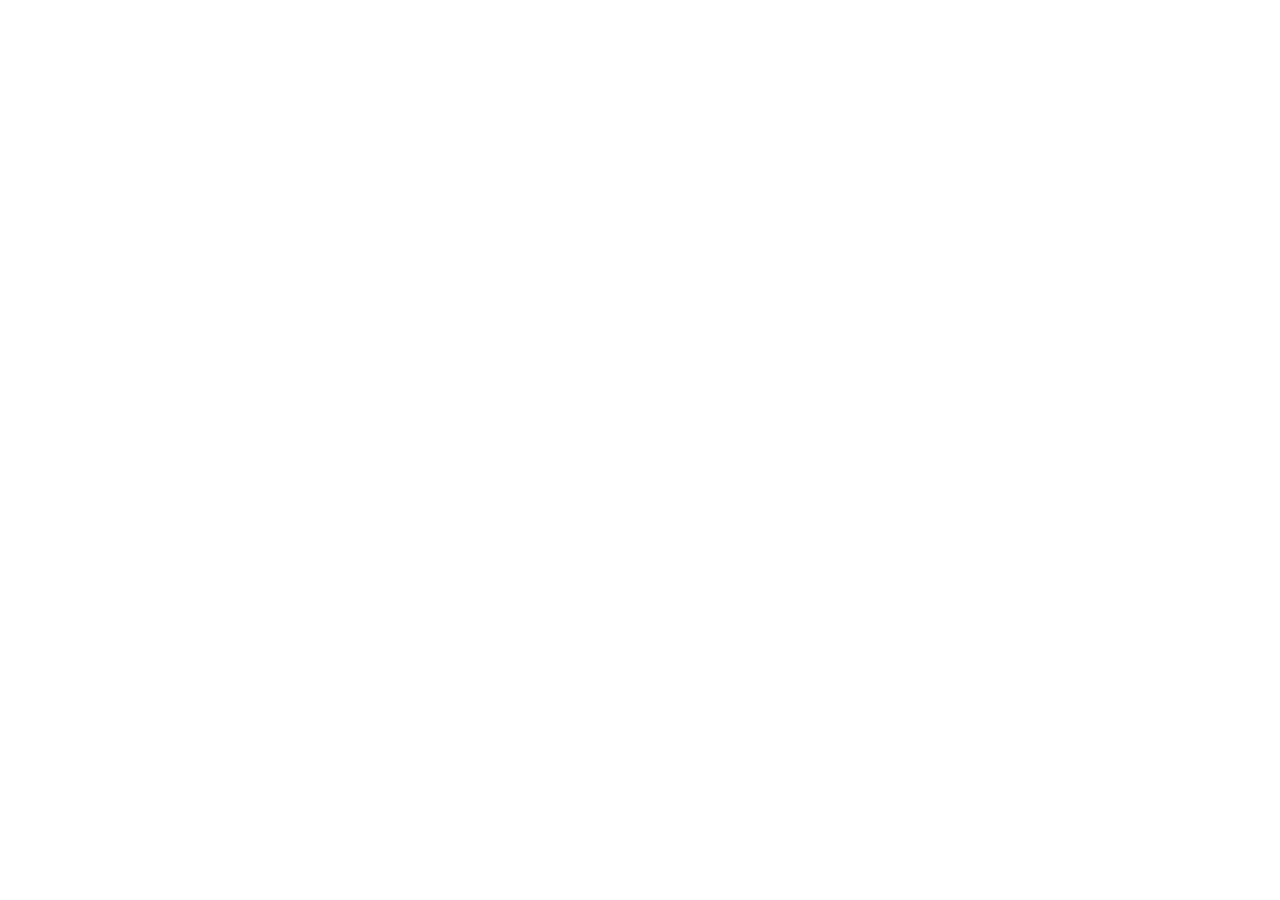
==== more-products.html @ f8de819e "Add files via upload" ====
<!doctype html>
<html lang="en">
  <head>
    <meta charset="UTF-8" />
    <meta name="viewport" content="width=device-width, initial-scale=1.0" />
    <meta name="theme-color" content="#351421" />
    <meta name="referrer" content="no-referrer" />
    <meta http-equiv="Content-Security-Policy" content="default-src 'self'; script-src 'self'; script-src-attr 'none'; style-src 'self' 'unsafe-inline'; img-src 'self' data: https://www.houseofchikankari.in https://lucknowichikan.com; connect-src 'self' https://noorang-tracking-api.rohitrajmeena864.chatgpt.site https://*.workers.dev; font-src 'self' data:; object-src 'none'; base-uri 'self'; form-action 'self'; frame-src 'none'; media-src 'none'; worker-src 'self'; manifest-src 'self'; upgrade-insecure-requests" />
    <meta name="description" content="Shop the complete NOORANG collection — premium everyday ethnic wear, simple bundle pricing and free shipping." />
    <meta name="color-scheme" content="light" />
    <meta name="apple-mobile-web-app-capable" content="yes" />
    <meta name="apple-mobile-web-app-status-bar-style" content="default" />
    <meta name="apple-mobile-web-app-title" content="NOORANG" />
    <meta property="og:type" content="website" />
    <meta property="og:title" content="Shop All Styles | NOORANG" />
    <meta property="og:description" content="Discover the complete NOORANG wardrobe with premium product views and simple bundle pricing." />
    <meta property="og:image" content="https://noorangofficial.github.io/Noorang/favicon.svg" />
    <meta property="og:url" content="https://noorangofficial.github.io/Noorang/products.html" />
    <meta name="twitter:card" content="summary_large_image" />
    <title>Shop All Styles | NOORANG</title>
    <link rel="canonical" href="https://noorangofficial.github.io/Noorang/products.html" />
    <link rel="icon" href="./favicon.svg" type="image/svg+xml" />
    <link rel="manifest" href="./manifest.webmanifest" />
    <script src="./security-guard.js"></script>
    <script src="./products-data.js"></script>
    <script src="./more-products-data.js"></script>
    <script src="./catalog-priority.js"></script>
    <script src="./tracking-config.js?v=2"></script>
    <script type="module" crossorigin src="./assets/entry-D2oOgf0o.js"></script>
    <link rel="stylesheet" crossorigin href="./assets/entry-BUBMx9mk.css">
    <link rel="stylesheet" href="./noorang-brand.css">
    <script defer src="./storefront-runtime.js?v=3"></script>
  </head>
  <body>
    <div id="root"></div>
  </body>
</html>
---- noorang-brand.css ----
.brand > span:first-child,
.brand > i:first-child {
  background: #f7eee7 url("./favicon.svg") center / cover no-repeat !important;
  border-color: transparent !important;
  color: transparent !important;
  box-shadow: 0 4px 14px rgba(53, 20, 33, 0.12);
}

.brand > b {
  letter-spacing: 0.16em !important;
}

.brand > small { display: none !important; }
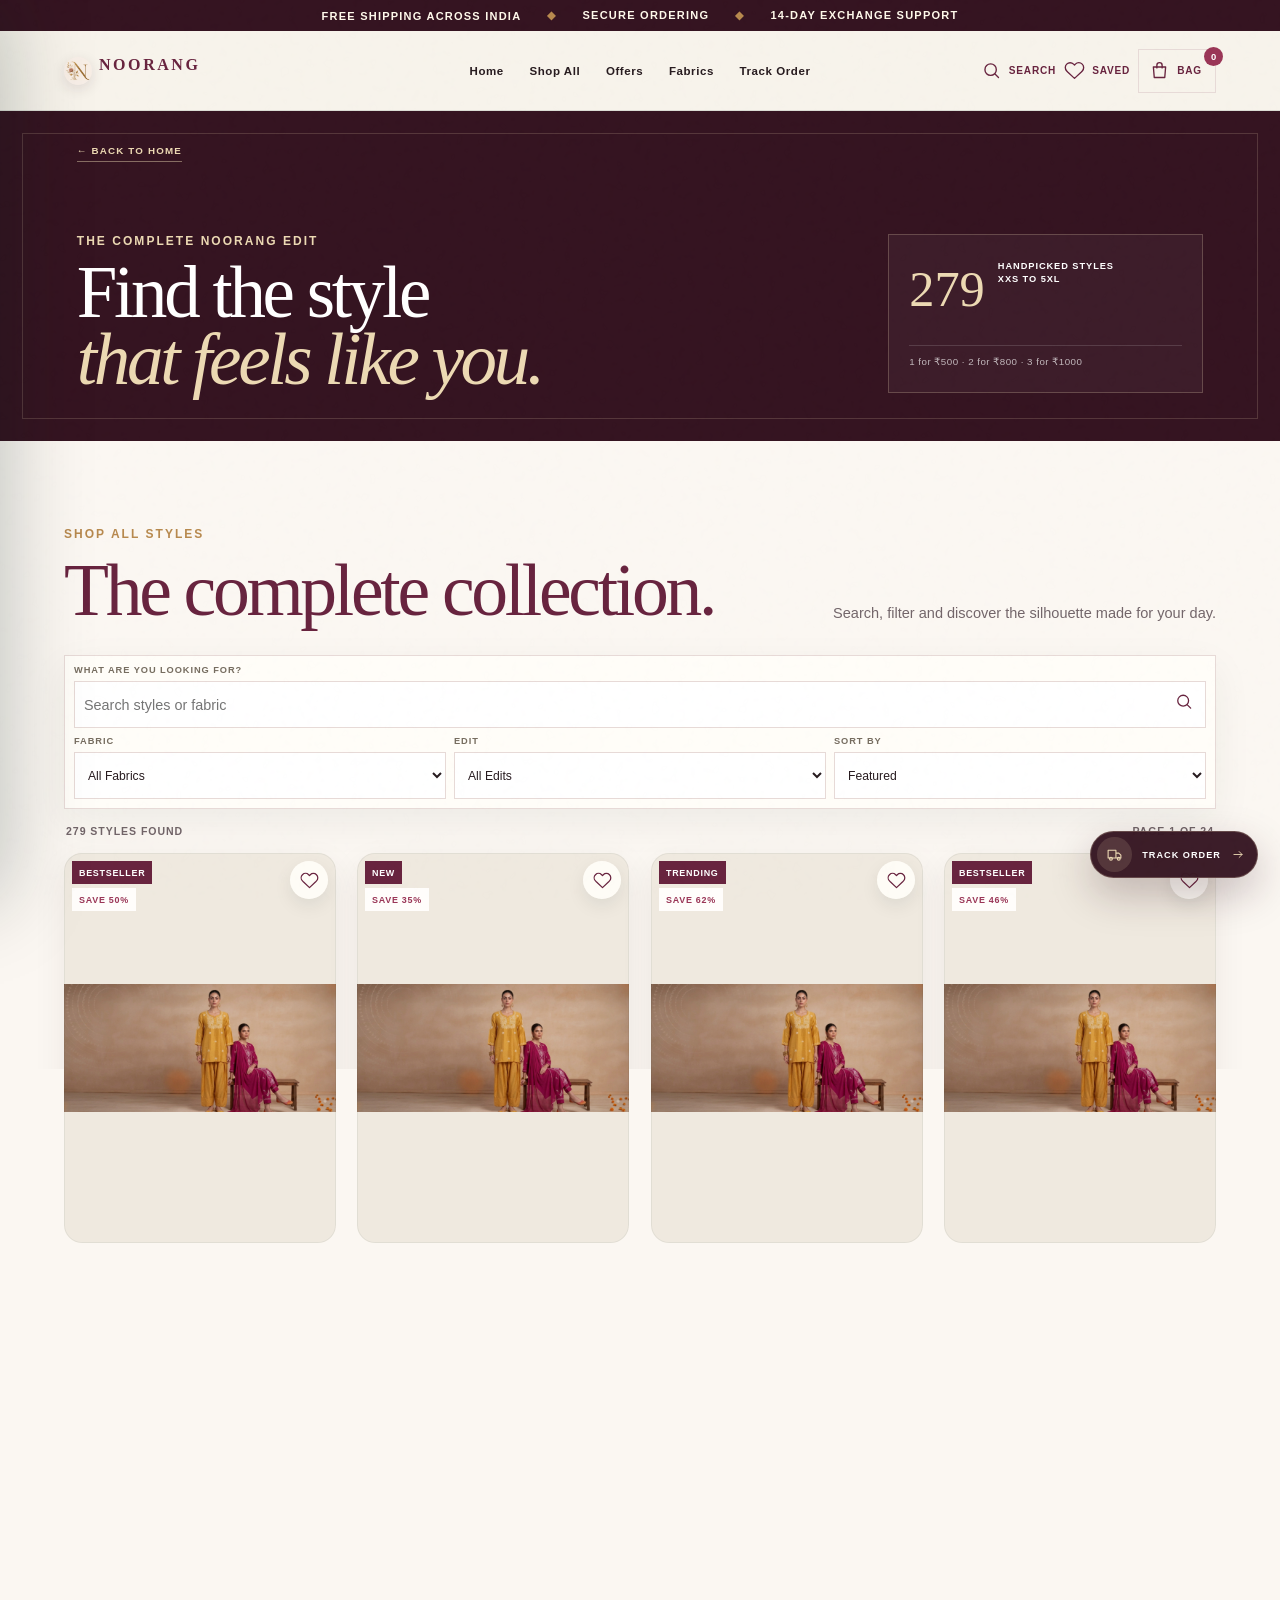
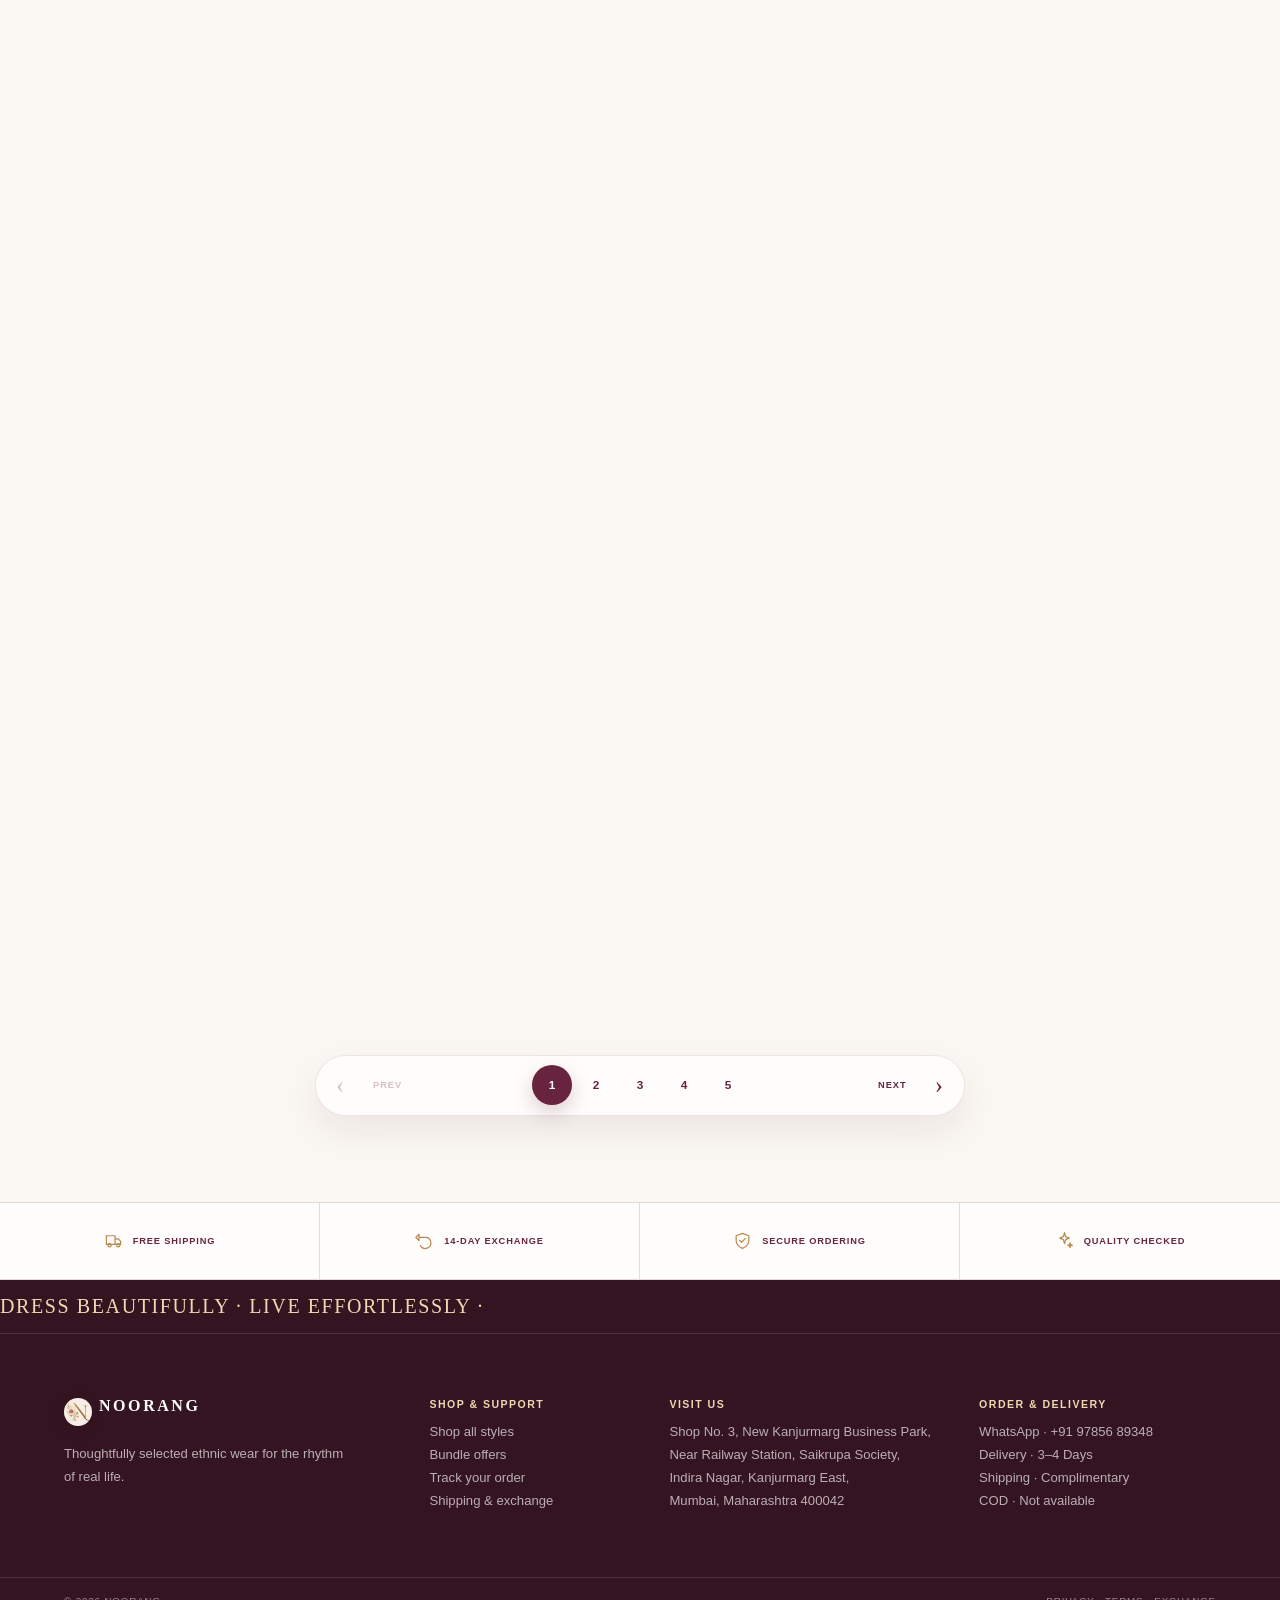
==== commit 4d109cb7: "Add files via upload" ====
--- a/more-products.html
+++ b/more-products.html
@@ -26,10 +26,10 @@
     <script src="./more-products-data.js"></script>
     <script src="./catalog-priority.js"></script>
     <script src="./tracking-config.js?v=2"></script>
-    <script type="module" crossorigin src="./assets/entry-D2oOgf0o.js"></script>
-    <link rel="stylesheet" crossorigin href="./assets/entry-BUBMx9mk.css">
+    <script type="module" crossorigin src="./entry-D2oOgf0o.js"></script>
+    <link rel="stylesheet" crossorigin href="./entry-BUBMx9mk.css">
     <link rel="stylesheet" href="./noorang-brand.css">
-    <script defer src="./storefront-runtime.js?v=3"></script>
+    <script defer src="./storefront-runtime.js?v=4"></script>
   </head>
   <body>
     <div id="root"></div>
--- a/entry-BUBMx9mk.css
+++ b/entry-BUBMx9mk.css
@@ -0,0 +1 @@
+:root{--ink:#281c20;--ink-soft:#73666a;--forest:#68243f;--forest-deep:#351421;--forest-light:#8b4861;--ivory:#fbf7f2;--ivory-deep:#f2e9e5;--paper:#fffdfb;--gold:#b7894e;--gold-light:#ecd9b3;--wine:#9a3657;--line:#e7dad7;--success:#3f745d;--shadow:0 24px 70px #35142121;--serif:"Iowan Old Style",Baskerville,"Palatino Linotype","Book Antiqua",Georgia,serif;--sans:Inter,"Avenir Next","Segoe UI",Roboto,Helvetica,Arial,sans-serif}*{box-sizing:border-box}html{scroll-behavior:smooth;scroll-padding-top:104px}body{background:var(--ivory);color:var(--ink);font-family:var(--sans);-webkit-font-smoothing:antialiased;margin:0;font-size:16px;overflow-x:hidden}body:before{content:"";pointer-events:none;opacity:.09;z-index:500;background-image:url("data:image/svg+xml,%3Csvg viewBox='0 0 120 120' xmlns='http://www.w3.org/2000/svg'%3E%3Cfilter id='n'%3E%3CfeTurbulence type='fractalNoise' baseFrequency='.85' numOctaves='2' stitchTiles='stitch'/%3E%3C/filter%3E%3Crect width='100%25' height='100%25' filter='url(%23n)' opacity='.08'/%3E%3C/svg%3E");position:fixed;inset:0}button,input,select,textarea{font:inherit}button,a,select{-webkit-tap-highlight-color:transparent;touch-action:manipulation}button{cursor:pointer}a{color:inherit;text-decoration:none}img{max-width:100%}.ui-icon{fill:none;stroke:currentColor;stroke-width:1.55px;stroke-linecap:round;stroke-linejoin:round;width:21px;height:21px}.eyebrow{color:var(--gold);letter-spacing:.17em;text-transform:uppercase;margin:0 0 13px;font-size:.75rem;font-weight:800}.announcement{background:var(--forest-deep);color:#fff9eb;letter-spacing:.11em;text-transform:uppercase;text-align:center;justify-content:center;align-items:center;min-height:31px;padding:5px 14px;font-size:.69rem;font-weight:700;display:flex}.announcement span:not(:first-child){display:none}.site-header{z-index:90;-webkit-backdrop-filter:blur(18px);backdrop-filter:blur(18px);background:#f7f3eaf2;border-bottom:1px solid #123a331f;grid-template-columns:1fr auto 1fr;align-items:center;height:68px;padding:0 13px;display:grid;position:sticky;top:0}.brand{width:max-content;color:var(--forest);grid-template-rows:auto auto;grid-template-columns:28px auto;justify-self:center;align-items:center;column-gap:7px;display:grid}.brand>span{border:1px solid var(--gold);width:28px;height:28px;font:400 1rem var(--serif);border-radius:50%;grid-row:1/3;place-items:center;display:grid}.brand>b{font:600 1rem/1 var(--serif);letter-spacing:.22em}.brand>small{letter-spacing:.27em;font-size:.41rem;font-weight:800;line-height:1.4}.desktop-nav{display:none}.header-actions{justify-self:end;align-items:center;gap:3px;display:flex}.header-icon{min-width:44px;min-height:44px;color:var(--forest);background:0 0;border:0;place-items:center;padding:0;display:grid;position:relative}.header-icon>span,.saved-button{display:none}.menu-button{justify-self:start}.bag-button>b,.saved-button>b{background:var(--wine);color:#fff;border-radius:999px;place-items:center;min-width:19px;height:19px;padding:0 4px;font-size:.59rem;display:grid;position:absolute;top:3px;right:0}.icon-close{border:1px solid var(--line);background:var(--paper);width:44px;height:44px;color:var(--forest);border-radius:50%;place-items:center;padding:0;font-size:1.75rem;line-height:1;display:grid;box-shadow:0 7px 22px #092c2717}.layer-shade{-webkit-backdrop-filter:blur(5px);backdrop-filter:blur(5px);background:#051a17b3;border:0;position:fixed;inset:0}.mobile-menu-panel{z-index:190;width:min(420px,92vw);height:100dvh;padding:23px 20px calc(22px + env(safe-area-inset-bottom));background:var(--ivory);flex-direction:column;transition:transform .34s cubic-bezier(.22,1,.36,1);display:flex;position:fixed;top:0;left:0;transform:translate(-105%);box-shadow:25px 0 80px #051a1740}.mobile-menu-panel.open{transform:none}.menu-shade{z-index:180}.menu-top{justify-content:space-between;align-items:center;display:flex}.menu-top .brand{justify-self:start;margin:0}.menu-kicker{color:var(--gold);letter-spacing:.16em;margin:54px 0 16px;font-size:.69rem;font-weight:800}.mobile-menu-panel nav{border-top:1px solid var(--line);display:grid}.mobile-menu-panel nav a{border-bottom:1px solid var(--line);min-height:60px;font:400 1.45rem var(--serif);justify-content:space-between;align-items:center;display:flex}.mobile-menu-panel nav a>b{font:700 .63rem var(--sans);color:#9c8f7d;letter-spacing:.12em}.menu-search{background:var(--forest);color:#fff;letter-spacing:.12em;border:0;justify-content:center;align-items:center;gap:11px;min-height:52px;margin-top:25px;font-size:.72rem;font-weight:800;display:flex}.menu-foot{color:var(--ink-soft);text-align:center;margin-top:auto;font-size:.72rem}.hero{background:var(--forest);min-height:680px;position:relative;overflow:hidden}.hero-visual{background:#8b7866;height:calc(100svh - 99px);min-height:630px;position:relative;overflow:hidden}.hero-slide{object-fit:cover;opacity:0;width:100%;height:100%;transition:opacity .75s,transform 5.6s;position:absolute;inset:0;transform:scale(1.04)}.hero-slide.active{opacity:1;transform:scale(1)}.hero-center{object-position:52% center}.hero-left{object-position:40% center}.hero-right{object-position:66% center}.hero-shade{background:linear-gradient(#041d190a 22%,#041d19d1 100%);position:absolute;inset:0}.hero-copy{z-index:3;color:#fff;position:absolute;bottom:49px;left:18px;right:18px}.hero-copy h1{font:400 clamp(2.65rem,12vw,4rem)/.93 var(--serif);letter-spacing:-.045em;margin:0}.hero-copy h1 em{color:var(--gold-light);font-weight:400}.hero-lead{color:#ffffffd1;max-width:480px;margin:18px 0 23px;font-size:.94rem;line-height:1.6}.primary-button{letter-spacing:.12em;text-transform:uppercase;background:0 0;border:1px solid #0000;justify-content:space-between;align-items:center;gap:28px;min-height:52px;padding:0 19px;font-size:.72rem;font-weight:800;display:inline-flex}.primary-button.light{color:var(--forest);background:#fff}.primary-button.dark{background:var(--forest);color:#fff}.primary-button .ui-icon{width:18px}.hero-price-note,.hero-arrow{display:none}.hero-dots{z-index:4;gap:7px;display:flex;position:absolute;bottom:22px;right:19px}.hero-dots button{background:#ffffff59;border:0;width:25px;height:3px;padding:0}.hero-dots button.active{background:var(--gold-light)}.hero-index,.hero-visual-label{display:none}.trust-strip{background:linear-gradient(105deg,var(--forest-deep),#61243c 52%,var(--forest-deep));color:#fff;border:0;grid-template-columns:repeat(4,minmax(0,1fr));margin:0;padding:14px 6px 13px;display:grid;position:relative}.trust-strip:before{content:"";pointer-events:none;border-top:1px solid #ecd9b347;border-bottom:1px solid #ecd9b32e;position:absolute;inset:0}.trust-strip article{text-align:center;flex-direction:column;justify-content:flex-start;align-items:center;gap:7px;min-width:0;padding:0 4px;display:flex;position:relative;border:0!important}.trust-strip article:not(:last-child):after{content:"";background:#ecd9b333;width:1px;position:absolute;top:5px;bottom:5px;right:0}.trust-strip .ui-icon{width:20px;height:20px;color:var(--gold-light);flex:none}.trust-strip b,.trust-strip span{display:block}.trust-strip b{letter-spacing:.08em;color:#fff;font-size:.56rem;line-height:1.25}.trust-strip span{color:#ffffffa3;margin-top:2px;font-size:.61rem;line-height:1.35}.tracking-access{background:var(--gold-light);gap:24px;display:grid}.tracking-access h2{max-width:760px;font-size:clamp(2.3rem,9vw,4.7rem)}.tracking-access>div>p:last-child{color:#53615c;max-width:630px;margin:17px 0 0;font-size:.9rem;line-height:1.7}.tracking-access .primary-button{background:var(--forest);color:#fff;width:100%}.catalog-intro{background:var(--forest-deep);color:#fff;grid-template-columns:1fr auto;align-content:end;gap:38px;min-height:330px;padding:54px clamp(18px,6vw,88px) 48px;display:grid;position:relative;overflow:hidden}.catalog-intro:after{content:"";pointer-events:none;border:1px solid #ecd9b32e;position:absolute;inset:22px}.catalog-back{z-index:2;color:var(--gold-light);letter-spacing:.12em;border-bottom:1px solid #ecd9b373;padding-bottom:5px;font-size:.61rem;font-weight:800;position:absolute;top:34px;left:clamp(18px,6vw,88px)}.catalog-intro>div{z-index:1;position:relative}.catalog-intro .eyebrow{color:var(--gold-light);margin-bottom:12px}.catalog-intro h1{font:400 clamp(2.6rem,5.7vw,5.7rem)/.91 var(--serif);letter-spacing:-.045em;margin:0}.catalog-intro h1 em{color:var(--gold-light);font-weight:400}.catalog-intro-note{background:#ffffff0a;border:1px solid #ecd9b33d;grid-template-columns:auto 1fr;align-items:center;gap:4px 13px;min-width:315px;padding:18px 20px;display:grid}.catalog-intro-note>b{font:400 3.15rem/.9 var(--serif);color:var(--gold-light);grid-row:1/3}.catalog-intro-note>span{letter-spacing:.1em;font-size:.58rem;font-weight:800;line-height:1.45}.catalog-intro-note>small{color:#ffffffad;letter-spacing:.05em;border-top:1px solid #ffffff24;grid-column:1/-1;margin-top:9px;padding-top:10px;font-size:.61rem}.section{padding:64px 13px}.section-heading{margin-bottom:29px;display:block}.section-heading h2,.offer h2,.editorial h2,.size-guide-sheet h2,.checkout-heading h2{font:400 clamp(2.25rem,10vw,4.6rem)/.98 var(--serif);letter-spacing:-.045em;color:var(--forest);margin:0}.section-heading>p{max-width:430px;color:var(--ink-soft);margin:14px 0 0;font-size:.91rem;line-height:1.7}.center-heading{text-align:center}.collection{background:var(--ivory)}.swati-collection{border-top:1px solid var(--line);border-bottom:1px solid var(--line);background:linear-gradient(145deg,var(--paper),#f7ece8);position:relative;overflow:hidden}.swati-collection:before{content:"SR";color:#68243f06;font:400 clamp(12rem,30vw,30rem)/1 var(--serif);letter-spacing:-.11em;pointer-events:none;position:absolute;top:-.23em;right:-.08em}.swati-collection>*{z-index:1;position:relative}.swati-collection .section-heading h2 em{color:var(--wine);font-weight:400}.swati-view-all{border-bottom:1px solid var(--gold);width:max-content;color:var(--forest);letter-spacing:.11em;align-items:center;gap:11px;margin:27px auto 0;padding:0 2px 7px;font-size:.65rem;font-weight:800;display:flex}.swati-view-all .ui-icon{width:16px;transition:transform .25s}.catalog-collection{padding-top:48px}.catalog-page .catalog-tools{position:sticky;top:76px}.home-collection-rule{color:var(--gold);align-items:center;gap:11px;margin:0 0 20px;display:flex}.home-collection-rule>span{font:400 .95rem var(--serif)}.home-collection-rule>i{background:var(--line);flex:1;height:1px}.home-collection-rule>b{letter-spacing:.11em;color:var(--ink-soft);font-size:.57rem}.collection-heading-aside{gap:13px;display:grid}.collection-heading-aside>p{max-width:430px;color:var(--ink-soft);margin:0;font-size:.91rem;line-height:1.7}.collection-controls{justify-content:space-between;align-items:center;gap:18px;display:flex}.collection-view-all{border-bottom:1px solid var(--gold);color:var(--forest);letter-spacing:.11em;white-space:nowrap;align-items:center;gap:10px;padding-bottom:6px;font-size:.65rem;font-weight:800;display:inline-flex}.collection-view-all .ui-icon{width:15px;transition:transform .25s}.rail-arrows{gap:7px;display:flex}.rail-arrows button{border:1px solid var(--line);background:var(--paper);width:39px;height:39px;color:var(--forest);border-radius:50%;place-items:center;padding:0;font-size:1rem;transition:transform .25s,background-color .25s,color .25s,border-color .25s;display:grid;box-shadow:0 8px 20px #3514210f}.catalog-tools{z-index:20;border:1px solid var(--line);background:#fffdf8f0;grid-template-columns:repeat(3,1fr);gap:8px;padding:9px;display:grid;position:relative;box-shadow:0 13px 38px #092c270f}.catalog-tools label{gap:6px;min-width:0;display:grid;position:relative}.catalog-tools .search-field{grid-column:1/-1}.catalog-tools label>span{letter-spacing:.1em;color:#766d60;font-size:.58rem;font-weight:800}.catalog-tools input,.catalog-tools select{border:1px solid var(--line);width:100%;height:47px;color:var(--ink);background:#fff;border-radius:0;outline:0;padding:0 9px;font-size:.76rem}.catalog-tools input{padding-right:44px;font-size:.9rem}.catalog-tools input:focus,.catalog-tools select:focus{border-color:var(--forest);box-shadow:0 0 0 3px #123a3314}.search-field i{color:var(--forest);position:absolute;bottom:12px;right:12px}.search-field i .ui-icon{width:20px}.catalog-summary{color:var(--ink-soft);letter-spacing:.09em;text-transform:uppercase;justify-content:space-between;align-items:center;gap:15px;margin:16px 2px;font-size:.66rem;font-weight:700;display:flex}.catalog-summary button{border:0;border-bottom:1px solid var(--forest);color:var(--forest);letter-spacing:.09em;background:0 0;padding:3px 0;font-size:.64rem;font-weight:800}.product-grid{grid-template-columns:repeat(2,minmax(0,1fr));gap:25px 9px;display:grid}.home-product-rail{overscroll-behavior-inline:contain;scroll-snap-type:x mandatory;scrollbar-width:none;gap:11px;margin-right:-13px;padding:4px 13px 13px 1px;scroll-padding-inline:1px;display:flex;overflow-x:auto}.home-product-rail::-webkit-scrollbar{display:none}.home-product-rail .product-card{scroll-snap-align:start;scroll-snap-stop:normal;flex:0 0 calc(48.7805% - 7.31707px)}.product-card{background:0 0;min-width:0;position:relative}.product-media{aspect-ratio:3/4.3;background:var(--ivory-deep);border:0;border-radius:18px;width:100%;padding:0;display:block;position:relative;overflow:hidden;box-shadow:0 12px 34px #35142112}.product-media:after{content:"";pointer-events:none;border-radius:18px;position:absolute;inset:0;box-shadow:inset 0 0 0 1px #123a330f}.product-media>img{object-fit:contain;background:#efe9df;width:100%;height:100%;transition:transform .65s cubic-bezier(.22,1,.36,1);display:block}.product-badge,.sale-badge{z-index:2;letter-spacing:.08em;text-transform:uppercase;align-items:center;min-height:23px;padding:0 7px;font-size:.56rem;font-weight:800;display:inline-flex;position:absolute;top:8px}.product-badge{background:var(--forest);color:#fff;left:8px}.sale-badge{background:var(--paper);color:var(--wine);top:35px;left:8px}.quick-view{display:none}.favourite-button{z-index:5;width:38px;height:38px;color:var(--forest);background:#fffdf8f0;border:0;border-radius:50%;place-items:center;padding:0;display:grid;position:absolute;top:8px;right:8px;box-shadow:0 7px 18px #092c2714}.favourite-button .ui-icon{width:19px}.favourite-button.active{background:var(--wine);color:#fff}.favourite-button.active .ui-icon{fill:currentColor}.product-copy{padding:12px 1px 0}.product-meta{color:#857a69;letter-spacing:.09em;text-transform:uppercase;justify-content:space-between;align-items:center;gap:5px;font-size:.58rem;font-weight:800;display:flex}.product-meta b{text-overflow:ellipsis;white-space:nowrap;max-width:52%;color:var(--gold);font-size:.54rem;overflow:hidden}.product-copy h3{min-height:53px;margin:8px 0;font-size:.84rem;line-height:1.48}.product-price{flex-wrap:wrap;align-items:baseline;gap:6px;display:flex}.product-price strong{font:600 1.12rem var(--serif);color:var(--forest)}.product-price del{color:#9a9082;font-size:.72rem}.product-price span{color:var(--ink-soft);text-transform:uppercase;font-size:.59rem}.view-details{border:1px solid var(--forest);width:100%;min-height:45px;color:var(--forest);letter-spacing:.1em;background:0 0;border-radius:999px;justify-content:space-between;align-items:center;margin-top:11px;padding:0 11px;font-size:.66rem;font-weight:800;display:flex}.view-details .ui-icon{width:16px}.view-details:active{background:var(--forest);color:#fff}.primary-button.center{width:100%;margin:30px auto 0;display:flex}.view-all-link{border-radius:999px}.empty-state{text-align:center;border:1px solid var(--line);background:var(--paper);place-content:center;justify-items:center;min-height:300px;display:grid}.empty-state .ui-icon{width:32px;height:32px;color:var(--gold)}.empty-state b{font:400 1.75rem var(--serif);margin-top:16px}.empty-state span{color:var(--ink-soft);margin:8px 0 20px;font-size:.88rem}.empty-state button{background:var(--forest);color:#fff;letter-spacing:.1em;border:0;min-height:46px;padding:0 18px;font-size:.68rem;font-weight:800}.catalog-pager{background:var(--paper);border:1px solid #68243f1c;border-radius:999px;grid-template-columns:auto minmax(0,1fr) auto;align-items:center;gap:9px;width:min(650px,100%);margin:38px auto 0;padding:8px 10px;display:grid;box-shadow:0 15px 42px #35142114}.catalog-pager button{color:var(--forest);background:0 0;border:0;place-items:center;padding:0;display:grid}.catalog-pager button:disabled{opacity:.28;cursor:not-allowed}.pager-edge{letter-spacing:.1em;grid-auto-flow:column;gap:8px;min-width:86px;min-height:43px;font-weight:800;border-radius:999px!important;font-size:.58rem!important}.pager-edge span{font:400 1.55rem/1 var(--serif)}.pager-edge b{font-size:inherit}.pager-numbers{justify-content:center;align-items:center;gap:4px;min-width:0;display:flex}.pager-number{width:40px;height:40px;transition:transform .22s,background-color .22s,color .22s,box-shadow .22s;font:700 .74rem var(--sans)!important;border-radius:50%!important}.pager-number.active{background:var(--forest);color:#fff;box-shadow:0 8px 20px #68243f38}.catalog-service-strip{border-block:1px solid var(--line);background:var(--paper);grid-template-columns:repeat(4,1fr);display:grid}.catalog-service-strip>span{border-right:1px solid var(--line);min-height:76px;color:var(--forest);justify-content:center;align-items:center;gap:10px;display:flex}.catalog-service-strip>span:last-child{border-right:0}.catalog-service-strip .ui-icon{width:19px;color:var(--gold)}.catalog-service-strip b{letter-spacing:.09em;font-size:.58rem}.offer{background:var(--forest-deep);color:#fff;overflow:hidden}.offer .eyebrow{color:var(--gold-light)}.offer h2{color:#fff;font-size:clamp(2.45rem,11vw,4.8rem)}.offer h2 em{color:var(--gold-light);font-weight:400}.offer-heading>p:last-of-type{color:#ffffffb3;max-width:500px;font-size:.9rem;line-height:1.75}.offer-heading>a{border-bottom:1px solid var(--gold);color:var(--gold-light);letter-spacing:.11em;align-items:center;gap:35px;margin:8px 0 32px;padding-bottom:7px;font-size:.69rem;font-weight:800;display:inline-flex}.offer-heading>a .ui-icon{width:17px}.offer-cards{scroll-snap-type:x mandatory;scrollbar-width:none;gap:10px;margin:0 -13px;padding:0 13px 10px;display:flex;overflow-x:auto}.offer-cards::-webkit-scrollbar{display:none}.offer-cards article{background:var(--ivory);min-height:230px;color:var(--forest);scroll-snap-align:start;flex-direction:column;flex:0 0 72%;justify-content:flex-end;padding:22px;display:flex;position:relative}.offer-cards article>span{letter-spacing:.14em;font-size:.64rem;font-weight:800}.offer-cards article>b{font:400 6rem/.9 var(--serif);color:#123a3317;position:absolute;top:15px;right:20px}.offer-cards article>strong{font:500 2.35rem var(--serif);margin-top:13px}.offer-cards article>small{color:var(--ink-soft);margin-top:5px;font-size:.74rem}.offer-cards .popular{background:var(--gold-light)}.offer-cards i{background:var(--wine);color:#fff;letter-spacing:.1em;padding:6px 9px;font-size:.56rem;font-style:normal;font-weight:800;position:absolute;top:18px;left:20px}.fabrics{background:var(--paper);overflow:hidden}.fabric-rail{scroll-snap-type:x mandatory;scrollbar-width:none;gap:9px;margin:0 -13px;padding:0 13px 11px;display:flex;overflow-x:auto}.fabric-rail::-webkit-scrollbar{display:none}.fabric-rail button{border:1px solid var(--line);background:var(--ivory);min-height:170px;color:var(--forest);text-align:left;scroll-snap-align:start;flex:0 0 78%;grid-template-columns:auto 1fr auto;align-items:end;gap:17px;padding:20px;display:grid}.fabric-rail button>span{font:400 .86rem var(--serif);color:var(--gold);align-self:start}.fabric-rail button div{gap:8px;display:grid}.fabric-rail button b{font:400 1.85rem var(--serif)}.fabric-rail button small{color:var(--ink-soft);font-size:.72rem;line-height:1.5}.fabric-rail button i{border:1px solid var(--forest);border-radius:50%;place-items:center;width:38px;height:38px;display:grid}.fabric-rail button i .ui-icon{width:17px}.editorial{background:var(--ivory)}.editorial-image{background:var(--ivory-deep);min-height:390px;overflow:hidden}.editorial-image img{object-fit:cover;object-position:40% center;width:100%;height:100%;min-height:390px;display:block}.editorial-copy{background:var(--paper);border:1px solid var(--line);padding:34px 20px}.editorial h2{font-size:clamp(2.35rem,10vw,4.5rem)}.editorial h2 em{color:var(--gold);font-weight:400}.editorial-copy>p:not(.eyebrow){color:var(--ink-soft);margin:18px 0 24px;font-size:.9rem;line-height:1.75}.promise-list{border-top:1px solid var(--line);margin-bottom:28px;display:grid}.promise-list span{border-bottom:1px solid var(--line);grid-template-columns:34px 1fr;align-items:center;padding:13px 2px;display:grid}.promise-list b{font:400 1rem var(--serif);color:var(--gold)}.promise-list i{font-size:.82rem;font-style:normal}.editorial-copy .primary-button{width:100%}.policies{background:var(--ivory)}.policy-grid{gap:10px;display:grid}.policy-grid article{border:1px solid var(--line);background:var(--paper);grid-template-columns:48px 1fr;gap:15px;padding:23px 18px;display:grid}.policy-grid article>span{border:1px solid var(--gold);width:44px;height:44px;color:var(--forest);border-radius:50%;place-items:center;display:grid}.policy-grid article>span .ui-icon{width:21px}.policy-grid article small{color:var(--gold);font-size:.62rem;font-weight:800}.policy-grid h3{font:400 1.32rem var(--serif);color:var(--forest);margin:5px 0 9px}.policy-grid p{color:var(--ink-soft);margin:0;font-size:.84rem;line-height:1.65}.cod-note{background:var(--forest);color:#fff;gap:11px;margin-top:13px;padding:20px;display:grid}.cod-note>b{color:var(--gold-light);letter-spacing:.14em;font-size:.66rem}.cod-note p{color:#ffffffb8;margin:0;font-size:.82rem;line-height:1.65}.cod-note a{color:#fff;letter-spacing:.1em;border-top:1px solid #ffffff2b;justify-content:space-between;align-items:center;padding-top:10px;font-size:.66rem;font-weight:800;display:flex}.cod-note a .ui-icon{width:16px}.faq{background:var(--paper)}.faq-list{border-top:1px solid var(--line);max-width:940px;margin:auto}.faq-list details{border-bottom:1px solid var(--line)}.faq-list summary{cursor:pointer;font:400 1.15rem var(--serif);color:var(--forest);padding:20px 42px 20px 2px;list-style:none;position:relative}.faq-list summary::-webkit-details-marker{display:none}.faq-list summary:after{content:"+";font:300 1.55rem var(--sans);color:var(--gold);position:absolute;top:50%;right:7px;transform:translateY(-50%)}.faq-list details[open] summary:after{content:"−"}.faq-list details p{color:var(--ink-soft);margin:0;padding:0 32px 20px 2px;font-size:.85rem;line-height:1.7}footer{background:var(--forest-deep);color:#fff}.footer-top{border-bottom:1px solid #ffffff1f;padding:15px 0;overflow:hidden}.footer-top p{width:max-content;color:var(--gold-light);font:400 1.25rem var(--serif);letter-spacing:.08em;margin:0;animation:18s linear infinite marquee}@keyframes marquee{to{transform:translate(-35%)}}.footer-grid{gap:31px;padding:48px 19px;display:grid}.mobile-footer{display:none}.light-brand{color:#fff;justify-self:start;margin-bottom:17px}.footer-grid h3{color:var(--gold-light);letter-spacing:.14em;margin:0 0 11px;font-size:.66rem}.footer-grid p{color:#ffffffa8;margin:0;font-size:.82rem;line-height:1.75}.footer-grid>div:first-child>p{max-width:280px}.copyright{padding:17px 19px calc(87px + env(safe-area-inset-bottom));color:#ffffff80;letter-spacing:.09em;border-top:1px solid #ffffff1f;flex-direction:column;gap:7px;font-size:.61rem;display:flex}.mobile-bottom-nav{z-index:160;width:min(520px,100% - 18px);padding:6px 5px calc(5px + env(safe-area-inset-bottom));-webkit-backdrop-filter:blur(20px);backdrop-filter:blur(20px);background:#fffdfbf5;border:1px solid #68243f1f;border-radius:24px;grid-template-columns:repeat(5,minmax(0,1fr));display:grid;position:fixed;bottom:8px;left:50%;transform:translate(-50%);box-shadow:0 16px 44px #3514212e}.mobile-bottom-nav a,.mobile-bottom-nav button{color:#776b6f;background:0 0;border:0;flex-direction:column;justify-content:center;align-items:center;gap:3px;min-width:0;min-height:49px;padding:0;transition:color .22s,transform .22s;display:flex;position:relative}.mobile-bottom-nav .nav-icon{place-items:center;width:24px;height:22px;display:grid}.mobile-bottom-nav .nav-icon .ui-icon{width:20px;height:20px}.mobile-bottom-nav small{letter-spacing:.08em;font-size:.5rem;font-weight:800}.mobile-bottom-nav a.active,.mobile-bottom-nav button.active{color:var(--wine)}.mobile-bottom-nav a.active:not(.nav-shop):after,.mobile-bottom-nav button.active:after{content:"";background:var(--gold);border-radius:50%;width:4px;height:4px;position:absolute;bottom:0}.mobile-bottom-nav .nav-shop{color:var(--forest);margin-top:-25px}.mobile-bottom-nav .nav-shop .nav-icon{border:6px solid var(--ivory);background:var(--forest);color:#fff;border-radius:50%;width:54px;height:54px;box-shadow:0 11px 27px #35142147}.mobile-bottom-nav .nav-shop .nav-icon .ui-icon{width:21px;height:21px}.mobile-bottom-nav .nav-shop small{color:var(--forest);margin-top:1px}.mobile-bottom-nav .nav-shop.active .nav-icon{background:var(--wine);box-shadow:0 12px 30px #9a365754}.mobile-bottom-nav b{background:var(--wine);color:#fff;border-radius:999px;place-items:center;min-width:17px;height:17px;padding:0 4px;font-size:.54rem;display:grid;position:absolute;top:0;right:14%;box-shadow:0 3px 9px #35142133}.tracking-pill{z-index:165;color:#fff;-webkit-backdrop-filter:blur(18px);backdrop-filter:blur(18px);background:#351421f5;border:1px solid #ecd9b33d;border-radius:999px;align-items:center;gap:10px;min-height:46px;padding:5px 8px 5px 6px;transition:transform .2s,box-shadow .2s;display:flex;position:fixed;bottom:22px;right:22px;box-shadow:0 16px 40px #35142140}.tracking-pill:hover{transform:translateY(-2px);box-shadow:0 19px 44px #3514214d}.tracking-pill>span{width:35px;height:35px;color:var(--gold-light);background:#ecd9b324;border-radius:50%;place-items:center;display:grid}.tracking-pill>span .ui-icon{width:17px}.tracking-pill>b{letter-spacing:.115em;white-space:nowrap;font-size:.57rem}.tracking-pill>.ui-icon{width:14px;color:var(--gold-light);margin-right:4px}.modal-layer{z-index:210;-webkit-backdrop-filter:blur(6px);backdrop-filter:blur(6px);background:#051a17c2;justify-content:center;align-items:flex-end;padding:0;display:flex;position:fixed;inset:0}.product-sheet{background:var(--paper);width:100%;max-height:96dvh;box-shadow:var(--shadow);border-radius:22px 22px 0 0;flex-direction:column;display:flex;position:relative;overflow:hidden}.product-sheet-bar{border-bottom:1px solid var(--line);-webkit-backdrop-filter:blur(16px);backdrop-filter:blur(16px);background:#fffdf8f5;flex:0 0 57px;justify-content:space-between;align-items:center;height:57px;padding:0 12px 0 16px;display:flex}.product-sheet-bar>span{gap:1px;display:grid}.product-sheet-bar>span b{font:500 .92rem var(--serif);letter-spacing:.21em;color:var(--forest)}.product-sheet-bar>span small{letter-spacing:.16em;color:var(--gold);font-size:.43rem;font-weight:800}.product-sheet-actions{align-items:center;gap:7px;display:flex}.product-sheet-save,.product-sheet-actions .icon-close{border:1px solid var(--line);background:var(--paper);width:39px;height:39px;color:var(--forest);border-radius:50%;place-items:center;padding:0;display:grid}.product-sheet-save .ui-icon{width:17px}.product-sheet-save.active{border-color:var(--wine);background:var(--wine);color:#fff}.product-sheet-actions .icon-close{font-size:1.35rem}.product-sheet-content{min-height:0;overflow:auto}.product-gallery{background:#eee8df;height:min(47svh,440px);min-height:325px;padding-bottom:61px;position:relative;overflow:hidden}.gallery-stage{width:100%;height:100%}.gallery-stage>img{object-fit:contain;background:#eee8df;width:100%;height:100%;display:block}.gallery-badge{z-index:3;min-height:25px;color:var(--wine);letter-spacing:.08em;text-transform:uppercase;background:#fffdf8e6;border-radius:999px;align-items:center;padding:0 9px;font-size:.51rem;font-weight:800;display:flex;position:absolute;top:12px;left:12px;box-shadow:0 7px 20px #35142117}.gallery-arrow{z-index:3;width:40px;height:40px;color:var(--forest);background:#fffdf8eb;border:1px solid #68243f1f;border-radius:50%;place-items:center;padding:0;font-size:.9rem;display:grid;position:absolute;top:43%;transform:translateY(-50%);box-shadow:0 8px 22px #35142114}.gallery-prev{left:11px}.gallery-next{right:11px}.gallery-count{color:#fff;letter-spacing:.1em;background:#351421e0;border-radius:999px;padding:6px 9px;font-size:.53rem;position:absolute;bottom:68px;right:12px}.thumbnails{scrollbar-width:none;gap:6px;display:flex;position:absolute;bottom:7px;left:56px;right:8px;overflow-x:auto}.thumbnails::-webkit-scrollbar{display:none}.thumbnails button{background:#fff;border:1px solid #0000;border-radius:8px;flex:0 0 42px;width:42px;height:51px;padding:2px;overflow:hidden}.thumbnails button.active{border-color:var(--wine);box-shadow:0 4px 13px #35142121}.thumbnails img{object-fit:cover;width:100%;height:100%;display:block}.product-details{background:var(--paper);flex-direction:column;display:flex}.detail-scroll{padding:22px 15px 19px}.product-details .eyebrow{color:var(--gold);margin:0 0 7px;font-size:.58rem}.product-details h2{font:400 1.75rem/1.06 var(--serif);letter-spacing:-.025em;color:var(--forest);margin:0 0 10px}.product-description{color:var(--ink-soft);margin:0 0 15px;font-size:.86rem;line-height:1.65}.modal-price{flex-wrap:wrap;align-items:baseline;gap:9px;padding:0 0 14px;display:flex}.modal-price>b{font:600 1.75rem var(--serif);color:var(--forest)}.modal-price del{color:#9b9183;font-size:.83rem}.modal-price>span{color:var(--wine);background:#efe2e3;border-radius:999px;padding:5px 7px;font-size:.58rem;font-weight:800}.modal-price>small{width:100%;color:var(--ink-soft);text-transform:uppercase;font-size:.62rem}.product-offer-bar{background:var(--forest);color:#fff;border-radius:16px;gap:11px;margin:0 0 15px;padding:14px;display:grid;box-shadow:0 11px 30px #092c271f}.product-offer-bar>p{justify-content:space-between;align-items:center;gap:12px;margin:0;display:flex}.product-offer-bar>p span{color:var(--gold-light);letter-spacing:.11em;font-size:.53rem;font-weight:800}.product-offer-bar>p b{font:400 .89rem var(--serif)}.product-offer-bar>div{border-top:1px solid #ffffff24;grid-template-columns:repeat(3,1fr);display:grid}.product-offer-bar>div>span{text-align:center;border-right:1px solid #ffffff24;gap:3px;padding:10px 7px 0;display:grid}.product-offer-bar>div>span:last-child{border-right:0}.product-offer-bar small{color:#ffffff9e;letter-spacing:.09em;font-size:.48rem;font-weight:800}.product-offer-bar>div b{font:500 1.05rem var(--serif);color:#fff}.detail-facts{border-block:1px solid var(--line);grid-template-columns:repeat(3,1fr);margin-bottom:15px;display:grid}.detail-facts>span{border-right:1px solid var(--line);min-width:0;color:var(--ink-soft);justify-items:center;gap:3px;padding:12px 3px;display:grid}.detail-facts>span:last-child{border-right:0}.detail-facts .ui-icon{width:19px;color:var(--gold);margin-bottom:2px}.detail-facts small{letter-spacing:.1em;color:#998f81;font-size:.46rem;font-weight:800}.detail-facts b{max-width:100%;color:var(--forest);text-overflow:ellipsis;white-space:nowrap;font-size:.63rem;overflow:hidden}.size-card{background:#faf4f0;border:1px solid #68243f1a;border-radius:16px;margin-top:2px;padding:14px}.size-card+.product-offer-bar{margin-top:14px}.size-header{justify-content:space-between;align-items:end;gap:15px;margin:0 0 11px;display:flex}.size-header>div{gap:4px;display:grid}.size-header span{letter-spacing:.1em;font-size:.67rem;font-weight:800}.size-header small{color:var(--ink-soft);font-size:.69rem}.size-header button{border:0;border-bottom:1px solid var(--forest);min-height:34px;color:var(--forest);letter-spacing:.08em;background:0 0;padding:0 4px;font-size:.55rem;font-weight:800}.size-chips{grid-template-columns:repeat(5,minmax(0,1fr));gap:7px;display:grid}.size-chips button{height:41px;color:var(--forest);background:#fff;border:1px solid #68243f2b;border-radius:8px;padding:0;font-size:.66rem;font-weight:700}.size-chips button.active{border-color:var(--wine);background:var(--wine);color:#fff;box-shadow:0 6px 16px #68243f2e}.size-chips.has-error{background:#f8e8ea;border-radius:10px;outline:1px solid #7a2f4240;padding:6px}.size-error{color:var(--wine);margin:6px 0 0;font-size:.72rem;font-weight:700}.product-assurances{border-top:1px solid var(--line);margin-top:14px}.product-assurances details{border-bottom:1px solid var(--line)}.product-assurances summary{color:var(--forest);letter-spacing:.055em;cursor:pointer;justify-content:space-between;align-items:center;gap:14px;padding:13px 2px;font-size:.67rem;font-weight:800;list-style:none;display:flex}.product-assurances summary::-webkit-details-marker{display:none}.product-assurances summary span{font:300 1.05rem var(--sans);color:var(--gold)}.product-assurances details[open] summary span{transform:rotate(45deg)}.product-assurances p{color:var(--ink-soft);margin:0;padding:0 2px 13px;font-size:.69rem;line-height:1.55}.detail-trust{background:var(--ivory);border-radius:12px;justify-content:center;align-items:center;gap:10px;margin-top:13px;padding:12px;display:flex}.detail-trust .ui-icon{color:var(--gold)}.detail-trust span,.detail-trust b,.detail-trust small{display:block}.detail-trust b{font-size:.7rem}.detail-trust small{color:var(--ink-soft);margin-top:3px;font-size:.62rem}.product-related{border-top:1px solid var(--line);gap:10px;margin-top:17px;padding-top:15px;display:grid}.product-related>div:first-child{justify-content:space-between;align-items:baseline;gap:12px;display:flex}.product-related>div:first-child small{color:var(--gold);letter-spacing:.1em;font-size:.49rem;font-weight:800}.product-related>div:first-child b{font:400 1rem var(--serif);color:var(--forest)}.product-related>div:last-child{grid-template-columns:repeat(3,minmax(0,1fr));gap:7px;display:grid}.product-related button{border:1px solid var(--line);background:var(--paper);min-width:0;color:var(--ink);text-align:left;border-radius:9px;grid-template-rows:auto auto;grid-template-columns:38px minmax(0,1fr);align-items:center;gap:2px 7px;padding:6px;display:grid}.product-related button>span{background:var(--ivory-deep);border-radius:6px;grid-row:1/3;width:38px;height:49px;overflow:hidden}.product-related button img{object-fit:cover;width:100%;height:100%;display:block}.product-related button small{text-overflow:ellipsis;white-space:nowrap;align-self:end;font-size:.52rem;line-height:1.25;overflow:hidden}.product-related button>b{color:var(--wine);font:600 .7rem var(--serif);align-self:start}.add-to-bag,.checkout-button{background:var(--forest);color:#fff;letter-spacing:.12em;border:0;justify-content:space-between;align-items:center;width:100%;min-height:59px;padding:0 19px;font-size:.71rem;font-weight:800;display:flex}.add-to-bag{z-index:7;background:var(--wine);flex:none;padding:8px 10px 8px 19px;position:sticky;bottom:0;box-shadow:0 -12px 32px #3514211f}.add-to-bag>span{text-align:left;gap:2px;display:grid}.add-to-bag>span small{color:#ffffff9e;letter-spacing:.1em;font-size:.45rem}.add-to-bag>span b{letter-spacing:.12em;font-size:.65rem}.add-to-bag>strong{font:500 .92rem var(--serif);letter-spacing:0;background:#ffffff1f;border-radius:999px;align-items:center;gap:9px;padding:10px 12px;display:flex}.add-to-bag>strong .ui-icon{width:15px}.top-layer{z-index:250}.size-guide-sheet{width:100%;max-height:93dvh;padding:34px 15px calc(22px + env(safe-area-inset-bottom));background:var(--paper);border-radius:20px 20px 0 0;position:relative;overflow:auto}.size-guide-sheet>.icon-close{position:absolute;top:11px;right:12px}.size-guide-sheet h2{font-size:2.25rem}.size-guide-sheet>p:not(.eyebrow){max-width:670px;color:var(--ink-soft);padding-right:28px;font-size:.85rem;line-height:1.65}.size-table-wrap{border:1px solid var(--line);margin-top:20px;overflow:auto}.size-table-wrap table{border-collapse:collapse;width:100%;min-width:680px}.size-table-wrap th,.size-table-wrap td{text-align:center;border-right:1px solid var(--line);border-bottom:1px solid var(--line);padding:12px 9px;font-size:.72rem}.size-table-wrap th:last-child,.size-table-wrap td:last-child{border-right:0}.size-table-wrap tr:last-child td{border-bottom:0}.size-table-wrap th{background:var(--forest);color:#fff;letter-spacing:.08em;text-transform:uppercase;font-size:.62rem}.size-table-wrap tbody tr:nth-child(2n){background:var(--ivory)}.size-table-wrap td:first-child{font-weight:800}.measure-help{background:var(--ivory);gap:6px;margin:15px 0;padding:14px;display:grid}.measure-help b{letter-spacing:.1em;font-size:.64rem}.measure-help span{color:var(--ink-soft);font-size:.72rem;line-height:1.55}.size-done{width:100%;display:flex}.cart-layer{z-index:220;pointer-events:none;visibility:hidden;position:fixed;inset:0}.cart-layer.open{pointer-events:auto;visibility:visible}.cart-layer>.layer-shade{opacity:0;transition:opacity .25s}.cart-layer.open>.layer-shade{opacity:1}.cart-drawer{background:var(--paper);flex-direction:column;width:100%;height:100dvh;transition:transform .36s cubic-bezier(.22,1,.36,1);display:flex;position:absolute;top:0;right:0;transform:translate(105%);box-shadow:-25px 0 80px #051a1740}.cart-layer.open .cart-drawer{transform:none}.cart-head{border-bottom:1px solid var(--line);justify-content:space-between;align-items:center;gap:20px;padding:17px 15px;display:flex}.cart-head .eyebrow{margin:0 0 5px}.cart-head h2{font:400 1.8rem var(--serif);color:var(--forest);margin:0}.cart-head h2 span{font:400 .85rem var(--sans);color:var(--ink-soft)}.cart-offer-progress{background:var(--ivory);padding:14px 15px}.cart-offer-progress>div{color:var(--forest);justify-content:space-between;gap:15px;font-size:.68rem;display:flex}.cart-offer-progress>div>b{letter-spacing:.08em;flex:none;font-size:.61rem}.cart-offer-progress>i{background:#d8d0c2;height:4px;margin-top:10px;display:block}.cart-offer-progress>i>span{background:var(--gold);height:100%;transition:width .3s;display:block}.cart-items{flex:1;padding:16px 12px;overflow:auto}.cart-item{border-bottom:1px solid var(--line);grid-template-columns:79px minmax(0,1fr) auto;gap:11px;margin-bottom:17px;padding-bottom:17px;display:grid}.cart-item-image{background:var(--ivory-deep);width:79px;height:105px}.cart-item-image img{object-fit:contain;width:100%;height:100%;display:block}.cart-item-copy{min-width:0}.cart-item-copy>small{text-overflow:ellipsis;white-space:nowrap;color:var(--gold);letter-spacing:.07em;text-transform:uppercase;font-size:.57rem;font-weight:800;display:block;overflow:hidden}.cart-item h3{margin:6px 0 7px;font-size:.76rem;line-height:1.4}.cart-item p{color:var(--ink-soft);margin:0;font-size:.68rem}.cart-item p>b{color:var(--forest)}.quantity{border:1px solid var(--line);grid-template-columns:34px 28px 34px;align-items:center;width:max-content;margin-top:10px;display:grid}.quantity button{width:34px;height:34px;color:var(--forest);background:#fff;border:0;padding:0;font-size:1rem}.quantity span{text-align:center;font-size:.72rem}.cart-item-price{flex-direction:column;align-items:flex-end;display:flex}.cart-item-price>b{font:600 .98rem var(--serif);color:var(--forest)}.cart-item-price>small{color:var(--ink-soft);margin-top:3px;font-size:.56rem}.remove-item{border:0;border-bottom:1px solid var(--wine);color:var(--wine);letter-spacing:.08em;background:0 0;margin-top:auto;padding:5px 0;font-size:.56rem;font-weight:800}.empty-bag{text-align:center;place-content:center;justify-items:center;height:100%;display:grid}.empty-bag>.ui-icon{width:39px;height:39px;color:var(--gold)}.empty-bag h3{font:400 1.8rem var(--serif);color:var(--forest);margin:13px 0 6px}.empty-bag p{max-width:280px;color:var(--ink-soft);margin:0 0 20px;font-size:.82rem;line-height:1.6}.cart-summary{padding:15px 14px calc(80px + env(safe-area-inset-bottom));border-top:1px solid var(--line);background:var(--paper);flex:none}.cart-summary>div{color:var(--ink-soft);justify-content:space-between;gap:20px;padding:5px 0;font-size:.78rem;display:flex}.cart-summary>div>b{color:var(--forest);font-size:.76rem}.cart-summary .saving,.cart-summary .saving>b{color:var(--success)}.cart-summary .grand-total{border-top:1px solid var(--line);align-items:end;margin-top:8px;padding-top:13px}.grand-total>span{gap:3px;display:grid}.grand-total>span>b{color:var(--forest);font-size:.86rem}.grand-total>span>small{font-size:.6rem}.cart-summary .grand-total>b{font:600 1.55rem var(--serif)}.cart-summary .checkout-button{margin-top:13px}.checkout-button:disabled{opacity:.42;cursor:not-allowed}.checkout-button .ui-icon{width:18px}.cart-summary>small{color:var(--ink-soft);text-align:center;justify-content:center;align-items:center;gap:7px;margin-top:9px;font-size:.61rem;display:flex}.cart-summary>small .ui-icon{width:16px}.checkout-layer{z-index:240}.checkout-sheet{width:100%;max-height:95dvh;padding:32px 15px calc(22px + env(safe-area-inset-bottom));background:var(--paper);border-radius:21px 21px 0 0;position:relative;overflow:auto}.checkout-sheet>.icon-close{position:absolute;top:11px;right:11px}.checkout-heading h2{font-size:2.2rem}.checkout-heading>p:last-child{color:var(--ink-soft);padding-right:35px;font-size:.82rem;line-height:1.65}.checkout-layout{gap:20px;margin-top:20px;display:grid}.checkout-layout form{gap:11px;display:grid}.checkout-layout label{color:#6c655a;letter-spacing:.09em;gap:6px;font-size:.61rem;font-weight:800;display:grid}.checkout-layout label>small{letter-spacing:0;font-weight:400}.checkout-layout input,.checkout-layout textarea{border:1px solid var(--line);width:100%;min-height:49px;color:var(--ink);resize:vertical;background:#fff;border-radius:0;outline:0;padding:12px;font-size:.86rem}.checkout-layout input:focus,.checkout-layout textarea:focus{border-color:var(--forest);box-shadow:0 0 0 3px #123a3314}.form-grid{gap:10px;display:grid}.checkout-layout .consent{letter-spacing:0;align-items:flex-start;gap:9px;font-size:.72rem;font-weight:400;line-height:1.5;display:flex}.consent input{flex:0 0 18px;width:18px;min-height:18px;margin:0;padding:0}.order-review{border:1px solid var(--line);background:var(--ivory);order:-1;align-self:start;padding:18px}.order-review .eyebrow{margin-bottom:7px}.order-review h3{font:400 1.55rem var(--serif);color:var(--forest);margin:0 0 13px}.review-item{border-bottom:1px solid var(--line);grid-template-columns:47px 1fr auto;align-items:center;gap:10px;padding:10px 0;display:grid}.review-item>div{background:#fff;width:47px;height:61px}.review-item img{object-fit:contain;width:100%;height:100%;display:block}.review-item b,.review-item small{display:block}.review-item b{font-size:.68rem;line-height:1.4}.review-item small{color:var(--ink-soft);margin-top:4px;font-size:.61rem}.review-item>strong{font:600 .82rem var(--serif);color:var(--forest)}.review-total{justify-content:space-between;align-items:center;padding:16px 0 7px;font-size:.78rem;display:flex}.review-total b{font:600 1.45rem var(--serif);color:var(--forest)}.order-review>p{color:var(--ink-soft);font-size:.62rem}.payment-note{background:var(--forest);color:#fff;align-items:flex-start;gap:10px;padding:12px;display:flex}.payment-note>.ui-icon{color:var(--gold-light);flex:0 0 19px}.payment-note span,.payment-note b,.payment-note small{display:block}.payment-note b{letter-spacing:.09em;font-size:.63rem}.payment-note small{color:#ffffffb3;margin-top:4px;font-size:.62rem;line-height:1.45}.order-error{color:var(--wine);background:#f8e8ea;border:1px solid #7a2f4233;margin:0;padding:12px 13px;font-size:.76rem;line-height:1.55}.tracking-loader{z-index:400;-webkit-backdrop-filter:blur(8px);backdrop-filter:blur(8px);background:#051a17d6;place-items:center;padding:18px;display:grid;position:fixed;inset:0}.tracking-loader>div{text-align:center;background:var(--paper);width:min(440px,100%);box-shadow:var(--shadow);padding:42px 25px}.tracking-spinner{border:3px solid var(--gold-light);border-top-color:var(--forest);border-radius:50%;width:48px;height:48px;margin:0 auto 18px;animation:.8s linear infinite tracking-spin;display:block}.tracking-loader .eyebrow{margin-bottom:8px}.tracking-loader h2{color:var(--forest);font:400 1.9rem/1.05 var(--serif);margin:0}.tracking-loader>div>p:last-child{color:var(--ink-soft);margin:11px 0 0;font-size:.8rem;line-height:1.55}@keyframes tracking-spin{to{transform:rotate(360deg)}}.tracking-success-layer{z-index:410;align-items:center;padding:16px}.tracking-success{background:var(--paper);width:min(510px,100%);box-shadow:var(--shadow);text-align:center;padding:46px 22px 24px;position:relative}.tracking-success>.icon-close{position:absolute;top:12px;right:12px}.success-mark{border:1px solid var(--gold);background:var(--forest);width:60px;height:60px;color:var(--gold-light);border-radius:50%;place-items:center;margin:0 auto 19px;display:grid}.success-mark .ui-icon{width:29px;height:29px}.tracking-success h2{color:var(--forest);font:400 clamp(2rem,8vw,2.8rem)/1 var(--serif);margin:0}.tracking-success>p:not(.eyebrow):not(.tracking-phone){max-width:390px;color:var(--ink-soft);margin:13px auto 18px;font-size:.82rem;line-height:1.6}.tracking-code{border:1px solid var(--gold);background:var(--ivory);width:100%;color:var(--forest);gap:7px;padding:16px;display:grid}.tracking-code small{color:var(--wine);letter-spacing:.13em;font-size:.58rem;font-weight:800}.tracking-code strong{letter-spacing:.04em;overflow-wrap:anywhere;font:700 clamp(1rem,5vw,1.35rem) ui-monospace,SFMono-Regular,Consolas,monospace}.tracking-phone{color:var(--ink-soft);margin:12px 0 18px;font-size:.72rem}.tracking-phone b{color:var(--forest)}.tracking-success .checkout-button{text-decoration:none}.tracking-link{border-bottom:1px solid var(--forest);color:var(--forest);letter-spacing:.08em;text-transform:uppercase;margin-top:15px;padding:6px 0;font-size:.65rem;font-weight:800;display:inline-flex}.toast{z-index:310;border:1px solid var(--line);background:var(--paper);align-items:center;gap:12px;width:calc(100vw - 24px);min-height:62px;padding:11px 14px;animation:.25s toast-in;display:flex;position:fixed;top:75px;left:50%;transform:translate(-50%);box-shadow:0 18px 45px #051a1733}.toast>span{border-radius:50%;flex:0 0 35px;place-items:center;width:35px;height:35px;font-weight:800;display:grid}.toast.added>span{color:var(--success);background:#e6f0e8}.toast.removed>span{color:var(--wine);background:#f5e5e7}.toast b,.toast small{display:block}.toast b{font-size:.76rem}.toast small{text-overflow:ellipsis;white-space:nowrap;max-width:calc(100vw - 100px);color:var(--ink-soft);margin-top:3px;font-size:.66rem;overflow:hidden}@keyframes toast-in{0%{opacity:0;transform:translate(-50%,-9px)scale(.98)}to{opacity:1;transform:translate(-50%)}}@keyframes noorang-rise{0%{opacity:0;transform:translateY(18px)}to{opacity:1;transform:none}}@keyframes noorang-soft-in{0%{opacity:0}to{opacity:1}}@keyframes noorang-card-in{0%{opacity:0;transform:translateY(13px)scale(.985)}to{opacity:1;transform:none}}@keyframes noorang-sheet-in{0%{opacity:0;transform:translateY(22px)scale(.985)}to{opacity:1;transform:none}}@keyframes noorang-pop{0%{transform:scale(.82)}65%{transform:scale(1.1)}to{transform:scale(1)}}@keyframes noorang-sheen{0%{transform:translate(-120%)skew(-16deg)}to{transform:translate(120%)skew(-16deg)}}.site-header{transition:background-color .35s,box-shadow .35s,border-color .35s}.site-header:focus-within{box-shadow:0 10px 28px #35142114}.brand>span,.brand>i{transition:transform .4s cubic-bezier(.22,1,.36,1),background-color .3s}.header-icon{transition:transform .22s,color .22s,background-color .22s}.primary-button,.add-to-bag,.checkout-button{transition:transform .25s cubic-bezier(.22,1,.36,1),box-shadow .25s,background-color .25s,color .25s}.home-page .site-header,.catalog-page .site-header{animation:.55s both noorang-soft-in}.home-page .hero-copy{animation:.78s cubic-bezier(.22,1,.36,1) 80ms both noorang-rise}.home-page .hero-copy .eyebrow{animation:.55s .18s both noorang-rise}.home-page .hero-copy h1{animation:.68s cubic-bezier(.22,1,.36,1) .25s both noorang-rise}.home-page .hero-copy .hero-lead{animation:.62s .34s both noorang-rise}.home-page .hero-copy .primary-button{animation:.62s cubic-bezier(.22,1,.36,1) .43s both noorang-rise}.home-page .trust-strip{animation:.62s cubic-bezier(.22,1,.36,1) .34s both noorang-rise}.home-page .trust-strip article .ui-icon{animation:.55s .55s both noorang-soft-in}.catalog-page .catalog-intro{animation:.6s both noorang-soft-in}.catalog-page .catalog-collection{animation:.72s cubic-bezier(.22,1,.36,1) .12s both noorang-rise}.section-heading{animation:.62s cubic-bezier(.22,1,.36,1) 80ms both noorang-rise}.home-page .offer,.home-page .fabrics,.home-page .editorial,.home-page .policies,.home-page .faq,.home-page .tracking-access,.catalog-page .catalog-service-strip{animation:.72s cubic-bezier(.22,1,.36,1) .16s both noorang-rise}.product-card{will-change:transform,opacity;animation:.62s cubic-bezier(.22,1,.36,1) both noorang-card-in}.product-card:first-child{animation-delay:40ms}.product-card:nth-child(2){animation-delay:80ms}.product-card:nth-child(3){animation-delay:.12s}.product-card:nth-child(4){animation-delay:.16s}.product-card:nth-child(5){animation-delay:.2s}.product-card:nth-child(6){animation-delay:.24s}.product-card:nth-child(7){animation-delay:.28s}.product-card:nth-child(8){animation-delay:.32s}.product-card:nth-child(9){animation-delay:.36s}.product-card:nth-child(10){animation-delay:.4s}.product-card:nth-child(11){animation-delay:.44s}.product-card:nth-child(12){animation-delay:.48s}.product-media{transition:transform .38s cubic-bezier(.22,1,.36,1),box-shadow .38s}.product-media:before{content:"";z-index:1;opacity:0;pointer-events:none;background:linear-gradient(100deg,#0000,#ffffff42,#0000);width:38%;position:absolute;inset:-25% 0;transform:translate(-120%)skew(-16deg)}.product-media:after{transition:box-shadow .35s}.product-media>img{will-change:transform}.favourite-button{transition:transform .25s cubic-bezier(.22,1,.36,1),background-color .25s,color .25s,box-shadow .25s}.favourite-button.active{animation:.35s cubic-bezier(.22,1,.36,1) noorang-pop}.view-details{transition:transform .25s,background-color .25s,color .25s,box-shadow .25s}.view-details .ui-icon,.primary-button .ui-icon,.checkout-button .ui-icon,.catalog-pager button span{transition:transform .25s}.offer-cards article,.fabric-rail button,.policy-grid article,.catalog-pager,.catalog-service-strip>span{transition:transform .3s cubic-bezier(.22,1,.36,1),box-shadow .3s,border-color .3s}.catalog-tools{transition:box-shadow .3s,border-color .3s}.modal-layer{animation:.28s both noorang-soft-in}.product-sheet,.size-guide-sheet,.checkout-sheet,.tracking-success{animation:.42s cubic-bezier(.22,1,.36,1) both noorang-sheet-in}.cart-drawer{will-change:transform}.cart-item{animation:.42s cubic-bezier(.22,1,.36,1) both noorang-rise}.cart-item:nth-child(2){animation-delay:50ms}.cart-item:nth-child(3){animation-delay:.1s}.cart-item:nth-child(4){animation-delay:.15s}.tracking-loader>div{animation:.4s cubic-bezier(.22,1,.36,1) both noorang-sheet-in}.success-mark{animation:.5s cubic-bezier(.22,1,.36,1) .12s both noorang-pop}@media (hover:hover){.brand:hover>span,.brand:hover>i{background:#ecd9b333;transform:rotate(12deg)scale(1.06)}.header-icon:hover{color:var(--wine);transform:translateY(-2px)}.primary-button:hover,.checkout-button:hover{transform:translateY(-2px);box-shadow:0 14px 30px #35142129}.primary-button:hover .ui-icon,.checkout-button:hover .ui-icon{transform:translate(4px)}.product-card:hover .product-media{transform:translateY(-4px);box-shadow:0 18px 40px #35142121}.product-card:hover .product-media:before{opacity:1;animation:.85s both noorang-sheen}.product-card:hover .product-media:after{box-shadow:inset 0 0 0 1px #b7894e47}.product-card:hover .favourite-button{transform:scale(1.06)}.view-details:hover{transform:translateY(-2px);box-shadow:0 9px 20px #68243f24}.view-details:hover .ui-icon,.collection-view-all:hover .ui-icon{transform:translate(3px)}.swati-view-all:hover .ui-icon{transform:translate(4px)}.rail-arrows button:hover{border-color:var(--forest);background:var(--forest);color:#fff;transform:translateY(-2px)}.offer-cards article:hover,.fabric-rail button:hover,.policy-grid article:hover{transform:translateY(-5px);box-shadow:0 17px 32px #3514211f}.catalog-pager:hover{box-shadow:0 15px 38px #3514211a}.catalog-pager button:not(:disabled):hover{transform:translateY(-2px);box-shadow:0 8px 18px #35142133}.catalog-pager button:not(:disabled):hover span{transform:translate(3px)}.catalog-tools:focus-within{transform:translateY(-2px);box-shadow:0 17px 38px #3514211c}.mobile-bottom-nav a:hover,.mobile-bottom-nav button:hover{color:var(--wine);transform:translateY(-2px)}}@media (width>=700px){.section{padding:86px clamp(28px,5vw,76px)}.section-heading{justify-content:space-between;align-items:end;gap:45px;display:flex}.announcement{gap:26px}.announcement span{display:inline!important}.announcement span+span:before{content:"◆";color:var(--gold);margin-right:26px}.product-grid{grid-template-columns:repeat(3,minmax(0,1fr));gap:34px 18px}.home-product-rail{gap:18px;margin-right:0;padding-right:2px;display:flex}.home-product-rail .product-card{flex:0 0 calc(33.3333% - 12px)}.offer-cards{grid-template-columns:repeat(3,1fr);margin:0;padding:0;display:grid;overflow:visible}.offer-cards article{min-width:0}.fabric-rail{grid-template-columns:repeat(3,1fr);margin:0;padding:0;display:grid;overflow:visible}.fabric-rail button{min-width:0}.policy-grid{grid-template-columns:repeat(3,1fr)}.tracking-access{grid-template-columns:1fr 260px;align-items:center}.tracking-access .primary-button{width:auto}.footer-grid{grid-template-columns:1fr 1fr;padding:64px clamp(28px,5vw,76px)}.copyright{flex-direction:row;justify-content:space-between;padding:17px clamp(28px,5vw,76px)}.cart-drawer{width:min(540px,100%)}.cart-summary{padding-bottom:18px}.form-grid{grid-template-columns:1fr 1fr}.checkout-layout{grid-template-columns:1.15fr .85fr;gap:30px}.order-review{order:0;position:sticky;top:0}.trust-strip{padding:18px 0 17px}.trust-strip article{text-align:left;flex-direction:row;justify-content:center;gap:10px;padding:0 clamp(7px,2vw,22px)}.trust-strip article:not(:last-child):after{top:0;bottom:0}.trust-strip .ui-icon{width:22px;height:22px}.trust-strip b{font-size:.61rem}.trust-strip span{font-size:.65rem}}@media (width>=700px) and (width<=959px){html{scroll-padding-top:101px}.section{padding:62px 28px}.section-heading{margin-bottom:25px}.section-heading h2,.offer h2,.editorial h2,.size-guide-sheet h2,.checkout-heading h2{font-size:clamp(2.35rem,5.8vw,3.15rem);line-height:1.02}.section-heading>p{font-size:.86rem;line-height:1.6}.hero{min-height:0}.hero-visual{height:min(76svh,680px);min-height:560px}.hero-copy h1{font-size:clamp(3.2rem,8.2vw,4rem)}.trust-strip{grid-template-columns:repeat(4,minmax(0,1fr));margin:0}.trust-strip article{justify-content:center;padding:0 8px}.tracking-access h2{font-size:2.75rem}.catalog-tools{grid-template-columns:1.35fr repeat(3,1fr);align-items:end}.catalog-tools .search-field{grid-column:auto}.catalog-tools input,.catalog-tools select{height:45px}.product-card{flex-direction:column;display:flex}.product-media{border-radius:15px;box-shadow:0 10px 28px #092c2712}.product-media:after{border-radius:15px}.product-copy{flex-direction:column;flex:1;display:flex}.product-copy h3{-webkit-line-clamp:3;-webkit-box-orient:vertical;height:62px;min-height:0;display:-webkit-box;overflow:hidden}.view-details{border-radius:8px;margin-top:auto}.offer{gap:35px}.offer-cards article{border-radius:13px;min-height:195px}.fabric-rail button{border-radius:13px;min-height:155px;padding:17px}.fabric-rail button b{font-size:1.5rem}.editorial-image,.editorial-image img{min-height:350px}.editorial-image{border-radius:16px 16px 0 0}.editorial-copy{border-radius:0 0 16px 16px;padding:31px 28px}.policy-grid article{grid-template-columns:38px 1fr;gap:11px;padding:18px 14px}.policy-grid article>span{width:36px;height:36px}.policy-grid h3{font-size:1.13rem}.policy-grid p{font-size:.78rem;line-height:1.55}.footer-grid{gap:28px;padding-block:47px}.copyright{padding-bottom:calc(92px + env(safe-area-inset-bottom))}.tracking-pill{bottom:86px}}@media (width>=960px){html{scroll-padding-top:110px}.site-header{grid-template-columns:1fr auto 1fr;height:80px;padding:0 clamp(28px,5vw,76px)}.site-header>.brand{grid-column:1;justify-self:start}.site-header>.menu-button{display:none}.desktop-nav{letter-spacing:.05em;grid-column:2;justify-content:center;align-items:center;gap:clamp(17px,2vw,30px);font-size:.72rem;font-weight:700;display:flex}.desktop-nav a{padding:29px 0;position:relative}.desktop-nav a:after{content:"";background:var(--gold);height:1px;transition:right .25s;position:absolute;bottom:21px;left:0;right:100%}.desktop-nav a:hover:after{right:0}.header-actions{grid-column:3;gap:6px}.header-icon{justify-content:center;gap:7px;min-width:44px;display:flex}.header-icon>span{letter-spacing:.08em;text-transform:uppercase;font-size:.63rem;font-weight:800;display:none}.saved-button{display:flex}.bag-button{border:1px solid var(--line);padding:0 13px 0 10px}.bag-button>b,.saved-button>b{top:-3px;right:-8px}.hero{background:var(--forest-deep);grid-template-columns:minmax(390px,43%) 1fr;min-height:700px;display:grid}.hero-copy{color:#fff;flex-direction:column;justify-content:center;padding:68px clamp(36px,6vw,96px);display:flex;position:relative;inset:auto}.hero-copy:before{content:"";pointer-events:none;border:1px solid #c4a26538;position:absolute;inset:26px 25px}.hero-copy>*{z-index:1;position:relative}.hero-copy h1{font-size:clamp(3.8rem,5.4vw,6.1rem)}.hero-lead{font-size:.96rem}.hero-price-note{border-top:1px solid #ffffff2b;align-items:center;gap:12px;margin-top:45px;padding-top:21px;display:flex}.hero-price-note>b{font:400 1.8rem var(--serif);color:var(--gold-light)}.hero-price-note>span{letter-spacing:.1em;font-size:.56rem;font-weight:800;line-height:1.4}.hero-price-note>i{color:#ffffffa6;margin-left:auto;font-size:.66rem;font-style:normal}.hero-visual{height:auto;min-height:700px}.hero-shade{background:linear-gradient(90deg,#092c2726,#0000 45%),linear-gradient(#0000 65%,#051a1773)}.hero-visual-label{z-index:3;color:var(--forest);background:#fffdf8e6;align-items:flex-start;gap:10px;padding:11px;display:flex;position:absolute;top:28px;left:26px}.hero-visual-label span{font:400 1.2rem var(--serif);color:var(--gold)}.hero-visual-label p{letter-spacing:.1em;margin:0;font-size:.57rem;font-weight:800;line-height:1.4}.hero-arrow{z-index:4;color:#fff;background:#092c2726;border:1px solid #ffffff80;border-radius:50%;place-items:center;width:46px;height:46px;font-size:.9rem;display:grid;position:absolute;bottom:25px}.hero-prev{right:82px}.hero-next{right:27px}.hero-dots{left:29px;right:auto}.hero-index{z-index:4;color:#fff;align-items:center;gap:9px;font-size:.64rem;display:flex;position:absolute;bottom:20px;left:125px}.hero-index b{font-size:.8rem}.hero-index span{background:#ffffff8c;width:44px;height:1px}.trust-strip{grid-template-columns:repeat(4,minmax(0,1fr));margin:0}.trust-strip article{justify-content:center;padding:0 12px}.product-grid{grid-template-columns:repeat(4,minmax(0,1fr));gap:43px 21px}.home-product-rail{gap:21px;display:flex}.home-product-rail .product-card{flex:0 0 calc(25% - 15.75px)}.product-card:hover .product-media>img{transform:scale(1.035)}.quick-view{z-index:3;color:#fff;letter-spacing:.08em;text-transform:uppercase;opacity:0;background:#092c27eb;justify-content:space-between;align-items:center;min-height:43px;padding:0 13px;font-size:.66rem;font-weight:800;transition:all .25s;display:flex;position:absolute;bottom:11px;left:11px;right:11px;transform:translateY(8px)}.quick-view .ui-icon{width:16px}.product-card:hover .quick-view{opacity:1;transform:none}.view-details:hover{background:var(--forest);color:#fff}.primary-button.center{width:max-content}.offer{grid-template-columns:.85fr 1.15fr;align-items:center;gap:65px;display:grid}.offer-heading>a{margin-bottom:0}.offer-cards article{min-height:295px}.offer-cards article:first-child{transform:translateY(20px)}.offer-cards article:nth-child(3){transform:translateY(-20px)}.fabric-rail{grid-template-columns:repeat(5,1fr)}.fabric-rail button{grid-template-columns:1fr;align-content:space-between;min-height:230px}.fabric-rail button i{justify-self:end}.fabric-rail button:hover{background:var(--forest);color:#fff}.fabric-rail button:hover small{color:#ffffffa6}.editorial{grid-template-columns:1.1fr .9fr;align-items:stretch;display:grid}.editorial-image,.editorial-image img{min-height:610px}.editorial-copy{flex-direction:column;justify-content:center;padding:clamp(45px,6vw,90px);display:flex}.editorial-copy .primary-button{width:max-content}.cod-note{grid-template-columns:160px 1fr auto;align-items:center;margin-top:14px}.cod-note a{border-top:0;border-bottom:1px solid #ffffff59;width:190px;padding:0 0 7px}.modal-layer{align-items:center;padding:20px}.product-sheet{border-radius:22px;width:min(1180px,100%);height:min(820px,94dvh);max-height:94dvh}.product-sheet-bar{flex-basis:59px;height:59px;padding-inline:20px}.product-sheet-content{flex:1;grid-template-columns:1.08fr .92fr;display:grid;overflow:hidden}.product-gallery{height:100%;min-height:0;padding:0 0 0 86px}.gallery-stage{height:100%}.gallery-stage>img{max-height:calc(94dvh - 59px)}.gallery-badge{top:17px;left:102px}.thumbnails{flex-direction:column;gap:8px;width:57px;display:flex;inset:15px auto 15px 15px;overflow-y:auto}.thumbnails button{flex:0 0 72px;width:57px;height:72px}.gallery-count{bottom:16px;left:101px}.product-details{height:100%;min-height:0;overflow:hidden}.detail-scroll{flex:1;min-height:0;padding:35px 43px 26px;overflow:auto}.product-details h2{font-size:clamp(2rem,3vw,2.85rem)}.product-offer-bar{grid-template-columns:.8fr 1.2fr;align-items:center}.product-offer-bar>p{display:grid}.product-offer-bar>div{border-top:0}.add-to-bag{min-height:66px;position:static}.size-guide-sheet{border-radius:0;width:min(900px,100%);max-height:92dvh;padding:44px}.checkout-sheet{border-radius:0;width:min(1080px,100%);max-height:94dvh;padding:43px}.checkout-heading h2{font-size:3rem}.toast{width:min(390px,100vw - 24px);animation:.25s toast-in-desktop;top:96px;left:auto;right:22px;transform:none}@keyframes toast-in-desktop{0%{opacity:0;transform:translateY(-9px)}to{opacity:1;transform:none}}.mobile-bottom-nav{display:none}.footer-grid{grid-template-columns:1.2fr .75fr 1fr .85fr}.copyright{padding-bottom:17px}}@media (width>=1220px){.header-actions{gap:8px}.header-icon{min-width:58px}.header-icon>span{display:inline}}@media (width<=699px){html{scroll-padding-top:84px}body{font-size:14px}.ui-icon{width:19px;height:19px}.eyebrow{letter-spacing:.16em;margin-bottom:8px;font-size:.61rem}.announcement{letter-spacing:.105em;white-space:nowrap;min-height:24px;padding:3px 10px;font-size:.54rem;overflow:hidden}.site-header{background:#fbf7f2f0;border-bottom-color:#68243f1a;height:59px;padding:0 9px}.brand{grid-template-columns:25px auto;column-gap:6px}.brand>span{width:25px;height:25px;font-size:.9rem}.brand>b{letter-spacing:.2em;font-size:.92rem}.brand>small{letter-spacing:.23em;font-size:.37rem}.header-icon{min-width:40px;min-height:40px}.header-actions{gap:0}.bag-button>b{top:2px;right:1px}.mobile-menu-panel{width:min(390px,90vw);padding:18px 17px calc(19px + env(safe-area-inset-bottom))}.menu-kicker{margin:39px 0 12px}.mobile-menu-panel nav a{min-height:53px;font-size:1.22rem}.menu-search{border-radius:999px;min-height:44px;margin-top:20px;box-shadow:0 10px 24px #35142126}.catalog-intro{min-height:230px;padding:67px 14px 18px;display:block}.catalog-intro:after{inset:8px}.catalog-back{font-size:.5rem;top:25px;left:14px}.catalog-intro .eyebrow{margin-bottom:7px;font-size:.52rem}.catalog-intro h1{font-size:2.12rem;line-height:.94}.catalog-intro-note{border-radius:11px;grid-template-columns:auto 1fr auto;gap:4px 9px;min-width:0;margin-top:16px;padding:10px 11px}.catalog-intro-note>b{grid-row:1;font-size:2rem}.catalog-intro-note>span{font-size:.46rem}.catalog-intro-note>small{white-space:nowrap;border:0;grid-column:3;margin:0;padding:0;font-size:.48rem}.hero{min-height:0}.hero-visual{height:min(66svh,540px);min-height:470px}.hero-shade{background:linear-gradient(#280d1808 28%,#280d18db 100%)}.hero-copy{bottom:29px;left:15px;right:15px}.hero-copy h1{letter-spacing:-.03em;text-wrap:balance;max-width:310px;font-size:clamp(1.95rem,8.8vw,2.35rem);line-height:.98}.hero-lead{max-width:310px;margin:11px 0 15px;font-size:.76rem;line-height:1.5}.primary-button{letter-spacing:.115em;border-radius:999px;gap:20px;min-height:44px;padding:0 16px;font-size:.59rem;box-shadow:0 10px 25px #35142121}.hero-copy .primary-button{padding-left:18px;box-shadow:0 12px 30px #1f071038}.hero-dots{bottom:14px;right:15px}.hero-dots button{width:19px;height:2px}.trust-strip{background:linear-gradient(105deg,var(--forest-deep),#61243c 52%,var(--forest-deep));grid-template-columns:repeat(4,minmax(0,1fr));margin:0;padding:12px 3px 11px;display:grid;overflow:visible}.trust-strip::-webkit-scrollbar{display:none}.trust-strip article{gap:6px;min-width:0;padding:0 2px}.trust-strip article:not(:last-child):after{top:3px;bottom:3px}.trust-strip .ui-icon{width:18px;height:18px}.trust-strip b{letter-spacing:.065em;font-size:.48rem;line-height:1.2}.trust-strip span{display:none}.section{padding:39px 14px}.catalog-collection{padding:27px 11px 36px}.catalog-page .catalog-tools{border-radius:12px;gap:5px;margin-inline:-1px;padding:6px;top:66px;box-shadow:0 12px 28px #3514211a}.catalog-page .catalog-tools label:not(.search-field){padding:5px 6px 4px}.catalog-page .catalog-tools .search-field input{height:39px}.catalog-page .catalog-summary{margin:10px 2px 14px}.home-collection-rule{margin-bottom:14px}.section-heading{margin-bottom:18px}.section-heading h2,.offer h2,.editorial h2,.size-guide-sheet h2,.checkout-heading h2{letter-spacing:-.026em;font-size:clamp(1.62rem,7vw,1.95rem);line-height:1.04}.section-heading>p{max-width:330px;margin-top:8px;font-size:.75rem;line-height:1.5}.collection-heading-aside{gap:10px;margin-top:9px}.collection-heading-aside>p{max-width:315px;font-size:.72rem;line-height:1.48}.collection-controls{gap:12px}.collection-view-all{gap:8px;padding-bottom:4px;font-size:.54rem}.collection-view-all .ui-icon{width:13px}.rail-arrows{gap:5px}.rail-arrows button{width:34px;height:34px;font-size:.86rem;box-shadow:0 7px 16px #3514210e}.swati-collection{padding-top:35px;padding-bottom:36px}.swati-collection:before{font-size:12rem;top:-.06em;right:-.16em}.swati-view-all{letter-spacing:.09em;margin-top:20px;padding-bottom:5px;font-size:.53rem}.tracking-access{background:linear-gradient(135deg,#f0dfd8 0%,#ead3d1 100%);border-radius:20px;gap:14px;margin:0 14px 38px;box-shadow:0 14px 35px #35142114;padding:23px 18px!important}.tracking-access h2{font-family:var(--serif);letter-spacing:-.02em;color:var(--forest);margin:0;font-size:1.48rem;line-height:1.03}.tracking-access>div>p:last-child{color:var(--ink-soft);margin-top:8px;font-size:.72rem;line-height:1.5}.tracking-access .primary-button{background:var(--forest);color:#fff;width:max-content;min-height:42px;padding-inline:16px}.catalog-tools{box-shadow:none;background:0 0;border:0;gap:6px;padding:0}.catalog-tools label{gap:5px}.catalog-tools label:not(.search-field){background:#fffdfbb3;border:1px solid #68243f1c;border-radius:10px;padding:6px 7px 5px}.catalog-tools label>span{letter-spacing:.085em;font-size:.55rem}.catalog-tools input,.catalog-tools select{border-color:#68243f1f;border-radius:8px;height:37px;padding:0 7px;font-size:.64rem}.catalog-tools .search-field{padding:0}.catalog-tools .search-field input{background:var(--paper);border-radius:999px;height:42px;padding-left:13px;padding-right:42px;font-size:.75rem;box-shadow:0 8px 22px #3514210b}.search-field i{bottom:10px}.catalog-summary{letter-spacing:.075em;margin:11px 2px 15px;font-size:.55rem}.catalog-summary button{font-size:.54rem}.product-grid{gap:21px 10px}.home-product-rail{gap:10px;margin-right:-14px;padding:3px 14px 12px 1px;display:flex}.home-product-rail .product-card{flex:0 0 calc(49.0196% - 6.86275px)}.product-card{flex-direction:column;display:flex}.product-media{aspect-ratio:3/4.25;background:#f0e8e3;border-radius:17px;box-shadow:0 11px 28px #35142113}.product-media:after{border-radius:17px;box-shadow:inset 0 0 0 1px #68243f09}.product-media>img{background:#f0e8e3}.product-badge,.sale-badge{letter-spacing:.065em;border-radius:4px;min-height:20px;padding:0 6px;font-size:.5rem;top:7px}.product-badge{left:7px}.sale-badge{top:31px;left:7px}.favourite-button{width:33px;height:33px;top:7px;right:7px;box-shadow:0 5px 15px #092c2714}.favourite-button .ui-icon{width:17px}.product-copy{flex-direction:column;flex:1;padding:9px 2px 0;display:flex}.product-meta{letter-spacing:.075em;font-size:.5rem}.product-meta b{font-size:.47rem}.product-copy h3{-webkit-line-clamp:2;-webkit-box-orient:vertical;height:35px;min-height:0;margin:6px 0 5px;font-size:.75rem;font-weight:600;line-height:1.38;display:-webkit-box;overflow:hidden}.product-price{gap:5px}.product-price strong{font-size:.94rem}.product-price del{font-size:.61rem}.product-price span{font-size:.49rem}.view-details{background:var(--forest);color:#fff;letter-spacing:.095em;border:0;border-radius:999px;min-height:38px;margin-top:9px;padding:0 7px 0 12px;font-size:.55rem;box-shadow:0 9px 21px #68243f29}.view-details .ui-icon{background:#ffffff26;border-radius:50%;width:25px;height:25px;padding:6px}.view-details:active{background:var(--forest-deep)}.primary-button.center{border-radius:999px;min-height:44px;margin-top:24px}.pagination{margin-top:27px}.pagination button{border-radius:7px;min-width:39px;height:39px}.catalog-pager{grid-template-columns:50px minmax(0,1fr) 50px;gap:2px;margin-top:27px;padding:5px 7px}.pager-edge{letter-spacing:.07em;gap:3px;min-width:0;min-height:39px;font-size:.47rem!important}.pager-edge span{font-size:1.2rem}.pager-numbers{gap:1px}.pager-number{width:31px;height:31px;font-size:.62rem!important}.catalog-service-strip{grid-template-columns:repeat(2,1fr)}.catalog-service-strip>span{gap:7px;min-height:47px}.catalog-service-strip>span:nth-child(2){border-right:0}.catalog-service-strip>span:nth-child(-n+2){border-bottom:1px solid var(--line)}.catalog-service-strip .ui-icon{width:15px}.catalog-service-strip b{font-size:.47rem}.offer{color:var(--ink);background:#efe1dc;padding-top:38px;padding-bottom:38px}.offer .eyebrow{color:var(--wine)}.offer h2{color:var(--forest);font-size:clamp(1.7rem,7.3vw,2.05rem)}.offer h2 em{color:var(--gold)}.offer-heading>p:last-of-type{color:var(--ink-soft);font-size:.74rem;line-height:1.5}.offer-heading>a{color:var(--forest);gap:24px;margin:4px 0 20px;font-size:.57rem}.offer-cards{gap:9px;margin:0 -14px;padding:0 14px 7px}.offer-cards article{background:var(--paper);border-radius:17px;flex-basis:61%;min-height:148px;padding:15px;box-shadow:0 10px 26px #3514210f}.offer-cards article>span{font-size:.58rem}.offer-cards article>b{color:#68243f12;font-size:3.8rem;top:10px;right:15px}.offer-cards article>strong{margin-top:8px;font-size:1.7rem}.offer-cards article>small{font-size:.68rem}.offer-cards .popular{background:var(--forest);color:#fff}.offer-cards .popular>small{color:#ffffffb3}.offer-cards .popular>b{color:#ffffff14}.offer-cards i{background:var(--gold-light);color:var(--forest);border-radius:999px;padding:5px 7px;font-size:.48rem;top:12px;left:14px}.fabric-rail{gap:9px;margin:0 -14px;padding:0 14px 7px}.fabric-rail button{background:var(--paper);border-color:#68243f1a;border-radius:17px;flex-basis:67%;gap:11px;min-height:124px;padding:15px;box-shadow:0 8px 22px #3514210b}.fabric-rail button>span{font-size:.75rem}.fabric-rail button div{gap:5px}.fabric-rail button b{font-size:1.28rem}.fabric-rail button small{font-size:.61rem;line-height:1.38}.fabric-rail button i{width:31px;height:31px}.editorial{padding-top:38px;padding-bottom:38px}.editorial-image,.editorial-image img{min-height:278px}.editorial-image{border-radius:19px 19px 0 0}.editorial-copy{border:0;border-radius:0 0 19px 19px;padding:22px 16px 17px}.editorial-copy>p:not(.eyebrow){margin:11px 0 15px;font-size:.73rem;line-height:1.5}.promise-list{margin-bottom:16px}.promise-list span{grid-template-columns:28px 1fr;padding:8px 1px}.promise-list b{font-size:.9rem}.promise-list i{font-size:.7rem}.editorial-copy .primary-button{border-radius:999px;min-height:43px}.policies{padding-top:38px;padding-bottom:32px}.policy-grid{border:0;grid-template-columns:repeat(3,minmax(0,1fr));gap:7px}.policy-grid article{background:var(--paper);text-align:center;border:0;border-radius:14px;flex-direction:column;align-items:center;gap:7px;min-width:0;padding:13px 6px 11px;display:flex;box-shadow:0 7px 20px #3514210a}.policy-grid article>span{background:#f4e9e4;border-radius:50%;width:30px;height:30px}.policy-grid article>span .ui-icon{width:15px}.policy-grid article small,.policy-grid p{display:none}.policy-grid h3{font:600 .66rem/1.28 var(--sans);color:var(--ink);margin:0}.cod-note{background:var(--forest);border-radius:15px;grid-template-columns:1fr auto;align-items:center;gap:4px 10px;margin-top:9px;padding:13px 14px}.cod-note>b{font-size:.54rem}.cod-note p{font-size:.64rem;line-height:1.42}.cod-note a{white-space:nowrap;border-top:0;border-left:1px solid #ffffff2b;grid-area:1/2/3;gap:9px;padding:8px 0 8px 10px;font-size:.52rem}.faq{padding-top:38px;padding-bottom:38px}.faq-list summary{padding:14px 34px 14px 1px;font-size:.9rem;line-height:1.3}.faq-list details p{padding:0 24px 14px 1px;font-size:.71rem;line-height:1.52}.footer-top{padding:9px 0}.footer-top p{font-size:.84rem}.footer-grid{display:none}.mobile-footer{padding:25px 15px 15px;display:block}.mobile-footer .light-brand{margin-bottom:9px}.mobile-footer>p{color:#ffffff9e;margin:0;font-size:.67rem}.mobile-footer nav{border-block:1px solid #ffffff21;grid-template-columns:repeat(4,1fr);margin-top:19px;display:grid}.mobile-footer nav a{color:var(--gold-light);letter-spacing:.08em;text-align:center;border-right:1px solid #ffffff21;padding:12px 3px;font-size:.53rem;font-weight:800}.mobile-footer nav a:last-child{border-right:0}.mobile-footer details{border-bottom:1px solid #ffffff21}.mobile-footer summary{color:#ffffffc2;letter-spacing:.1em;cursor:pointer;justify-content:space-between;padding:13px 1px;font-size:.54rem;font-weight:800;list-style:none;display:flex}.mobile-footer summary::-webkit-details-marker{display:none}.mobile-footer details p{color:#ffffff8c;margin:0;padding:0 0 13px;font-size:.63rem;line-height:1.5}.copyright{padding:11px 15px calc(80px + env(safe-area-inset-bottom));letter-spacing:.055em;flex-direction:row;justify-content:space-between;gap:8px;font-size:.48rem}.mobile-bottom-nav{width:calc(100% - 18px);padding:5px 3px calc(4px + env(safe-area-inset-bottom));border-radius:21px;bottom:8px;left:50%;right:auto;transform:translate(-50%);box-shadow:0 15px 38px #35142133}.mobile-bottom-nav a,.mobile-bottom-nav button{gap:2px;min-height:45px}.mobile-bottom-nav .nav-icon{width:22px;height:20px}.mobile-bottom-nav .nav-icon .ui-icon{width:18px;height:18px}.mobile-bottom-nav small{letter-spacing:.075em;font-size:.44rem}.mobile-bottom-nav .nav-shop{margin-top:-23px}.mobile-bottom-nav .nav-shop .nav-icon{border-width:5px;width:50px;height:50px}.mobile-bottom-nav b{top:0;right:13%}.tracking-pill{gap:8px;min-height:41px;padding:4px 7px 4px 5px;bottom:82px;right:11px;box-shadow:0 12px 30px #3514213b}.tracking-pill>span{width:32px;height:32px}.tracking-pill>span .ui-icon{width:15px}.tracking-pill>b{font-size:.51rem}.tracking-pill>.ui-icon{width:13px;margin-right:3px}.product-layer{background:var(--paper);-webkit-backdrop-filter:none;backdrop-filter:none;align-items:stretch;padding:0}.product-sheet{height:100dvh;max-height:100dvh;box-shadow:none;border-radius:0}.product-sheet-bar{flex-basis:53px;height:53px;padding:0 9px 0 14px}.product-sheet-bar>span b{font-size:.84rem}.product-sheet-bar>span small{font-size:.39rem}.product-sheet-save,.product-sheet-actions .icon-close{width:37px;height:37px}.product-sheet-content{overscroll-behavior:contain;flex:1;padding-bottom:74px;overflow:auto}.size-guide-sheet>.icon-close,.checkout-sheet>.icon-close{top:9px;right:9px}.icon-close{width:39px;height:39px;font-size:1.5rem}.product-gallery{height:min(45svh,410px);min-height:315px;padding-bottom:58px}.gallery-badge{min-height:23px;font-size:.47rem;top:10px;left:10px}.gallery-arrow{width:36px;height:36px;font-size:.82rem;top:42%}.gallery-prev{left:10px}.gallery-next{right:10px}.gallery-count{bottom:67px;right:10px}.thumbnails{bottom:10px;left:10px;right:10px}.thumbnails button{border-radius:7px;flex-basis:39px;width:39px;height:48px}.product-details{z-index:4;border-radius:19px 19px 0 0;margin-top:-15px;position:relative;box-shadow:0 -11px 28px #3514210f}.detail-scroll{padding:20px 14px 22px}.product-details .eyebrow{letter-spacing:.13em;margin:0 0 5px;font-size:.5rem}.product-details h2{margin-bottom:7px;font-size:1.34rem;line-height:1.08}.modal-price{gap:7px;padding-bottom:12px}.modal-price b{font-size:1.38rem}.modal-price del{font-size:.7rem}.modal-price>span{padding:4px 6px;font-size:.49rem}.modal-price>small{font-size:.52rem}.product-offer-bar{border-radius:13px;gap:8px;margin-bottom:13px;padding:11px}.product-offer-bar>p b{font-size:.78rem}.product-offer-bar>p span{font-size:.46rem}.product-offer-bar>div>span{padding-top:8px}.product-offer-bar small{font-size:.43rem}.product-offer-bar>div b{font-size:.92rem}.product-description{margin-bottom:13px;font-size:.71rem;line-height:1.5}.detail-facts{margin-bottom:13px}.detail-facts>span{padding:10px 3px}.detail-facts .ui-icon{width:16px}.detail-facts small{font-size:.41rem}.detail-facts b{font-size:.56rem}.size-card{border-radius:13px;padding:12px}.size-header{gap:9px;margin-bottom:9px}.size-header span{font-size:.57rem}.size-header button{min-height:31px;font-size:.5rem}.size-header small{font-size:.59rem}.size-chips{gap:6px}.size-chips button{border-radius:7px;height:38px;font-size:.6rem}.size-error{font-size:.63rem}.product-assurances{margin-top:12px}.product-assurances summary{padding:12px 1px;font-size:.6rem}.product-assurances p{font-size:.64rem}.detail-trust{margin-top:12px;padding:10px}.detail-trust b{font-size:.69rem}.detail-trust small{font-size:.62rem}.product-related{margin-top:14px}.product-related>div:last-child{scrollbar-width:none;gap:7px;padding-bottom:5px;display:flex;overflow-x:auto}.product-related>div:last-child::-webkit-scrollbar{display:none}.product-related button{flex:0 0 62%;grid-template-columns:36px minmax(0,1fr)}.product-related button>span{width:36px;height:47px}.add-to-bag{z-index:225;border-radius:17px;width:auto;min-height:58px;padding:7px 8px 7px 16px;position:fixed;bottom:8px;left:8px;right:8px;box-shadow:0 15px 38px #35142147}.add-to-bag>span b{font-size:.61rem}.add-to-bag>span small{font-size:.4rem}.add-to-bag>strong{padding:9px 11px;font-size:.84rem}.checkout-button{letter-spacing:.105em;min-height:49px;padding:0 15px;font-size:.59rem}.size-guide-sheet,.checkout-sheet{padding:27px 14px calc(18px + env(safe-area-inset-bottom));border-radius:17px 17px 0 0}.size-guide-sheet h2,.checkout-heading h2{font-size:1.85rem}.size-guide-sheet>p:not(.eyebrow),.checkout-heading>p:last-child{font-size:.77rem;line-height:1.55}.size-table-wrap{margin-top:16px}.measure-help{border-radius:8px;margin:12px 0;padding:11px}.checkout-layout{gap:16px;margin-top:16px}.checkout-layout form{gap:10px}.checkout-layout label{letter-spacing:.075em;gap:5px;font-size:.63rem}.checkout-layout input,.checkout-layout textarea{border-radius:8px;min-height:45px;padding:10px 11px;font-size:.82rem}.order-review{border:0;border-radius:10px;padding:14px}.order-review h3{margin-bottom:9px;font-size:1.3rem}.review-item{grid-template-columns:42px 1fr auto;padding:8px 0}.review-item>div{border-radius:6px;width:42px;height:54px;overflow:hidden}.payment-note{border-radius:7px;padding:10px}.cart-head{padding:13px 12px}.cart-head h2{font-size:1.55rem}.cart-offer-progress{padding:11px 12px}.cart-items{padding:13px 11px}.cart-item{grid-template-columns:70px minmax(0,1fr) auto;gap:10px;margin-bottom:14px;padding-bottom:14px}.cart-item-image{border-radius:9px;width:70px;height:93px;overflow:hidden}.cart-item h3{margin:5px 0 6px;font-size:.74rem}.quantity{border-radius:7px;grid-template-columns:32px 27px 32px;margin-top:8px;overflow:hidden}.quantity button{width:32px;height:32px}.cart-summary{padding:12px 12px calc(69px + env(safe-area-inset-bottom))}.cart-summary>div{padding:4px 0}.cart-summary .grand-total{margin-top:5px;padding-top:10px}.cart-summary .grand-total>b{font-size:1.35rem}.cart-summary .checkout-button{border-radius:999px;margin-top:10px}.tracking-loader>div{border-radius:12px;padding:32px 20px}.tracking-loader h2{font-size:1.65rem}.tracking-success{border-radius:14px;padding:41px 17px 20px}.success-mark{width:51px;height:51px;margin-bottom:15px}.tracking-success h2{font-size:clamp(1.7rem,7vw,2.1rem)}.tracking-code{border-radius:8px;padding:13px}.tracking-success .checkout-button{border-radius:999px}.toast{border-radius:13px;min-height:52px;padding:8px 11px;top:63px}}@media (width<=380px){.hero-visual{height:min(64svh,510px);min-height:452px}.hero-copy h1{font-size:1.93rem}.hero-lead{font-size:.72rem}.product-grid{gap:19px 8px}.product-copy{padding-inline:2px}.product-copy h3{height:34px;font-size:.71rem}.view-details{padding-left:10px;padding-right:6px;font-size:.51rem}.catalog-tools{gap:5px}.catalog-tools label:not(.search-field){padding-inline:6px}.catalog-tools input,.catalog-tools select{padding-inline:5px;font-size:.65rem}.cart-item{grid-template-columns:64px minmax(0,1fr) auto}.cart-item-image{width:64px;height:87px}.cart-item-price>small{display:none}.mobile-footer nav a{font-size:.48rem}}@media (width<=340px){.section{padding-inline:12px}.brand>b{font-size:.84rem}.brand>small{font-size:.34rem}.header-icon{min-width:39px}.product-grid{gap-inline:7px}.product-copy h3{font-size:.68rem}.product-meta b{display:none}.catalog-tools label>span{font-size:.58rem}.catalog-tools input,.catalog-tools select{font-size:.61rem}.offer-cards article{flex-basis:72%}.fabric-rail button{flex-basis:78%}.product-sheet-bar{padding-left:11px}.detail-scroll{padding-inline:11px}.product-offer-bar{padding-inline:9px}.product-offer-bar>p b{font-size:.7rem}.size-card{padding-inline:9px}.size-chips{gap:5px}.size-chips button{height:36px;font-size:.56rem}.add-to-bag{bottom:6px;left:6px;right:6px}}@media (prefers-reduced-motion:reduce){html{scroll-behavior:auto}*,:before,:after{scroll-behavior:auto!important;transition-duration:.001ms!important;animation-duration:.001ms!important;animation-iteration-count:1!important}.hero-slide,.mobile-menu-panel,.cart-drawer,.cart-layer>.layer-shade,.quick-view,.product-media>img,.tracking-pill{transition:none}.hero-slide{transform:none}}
